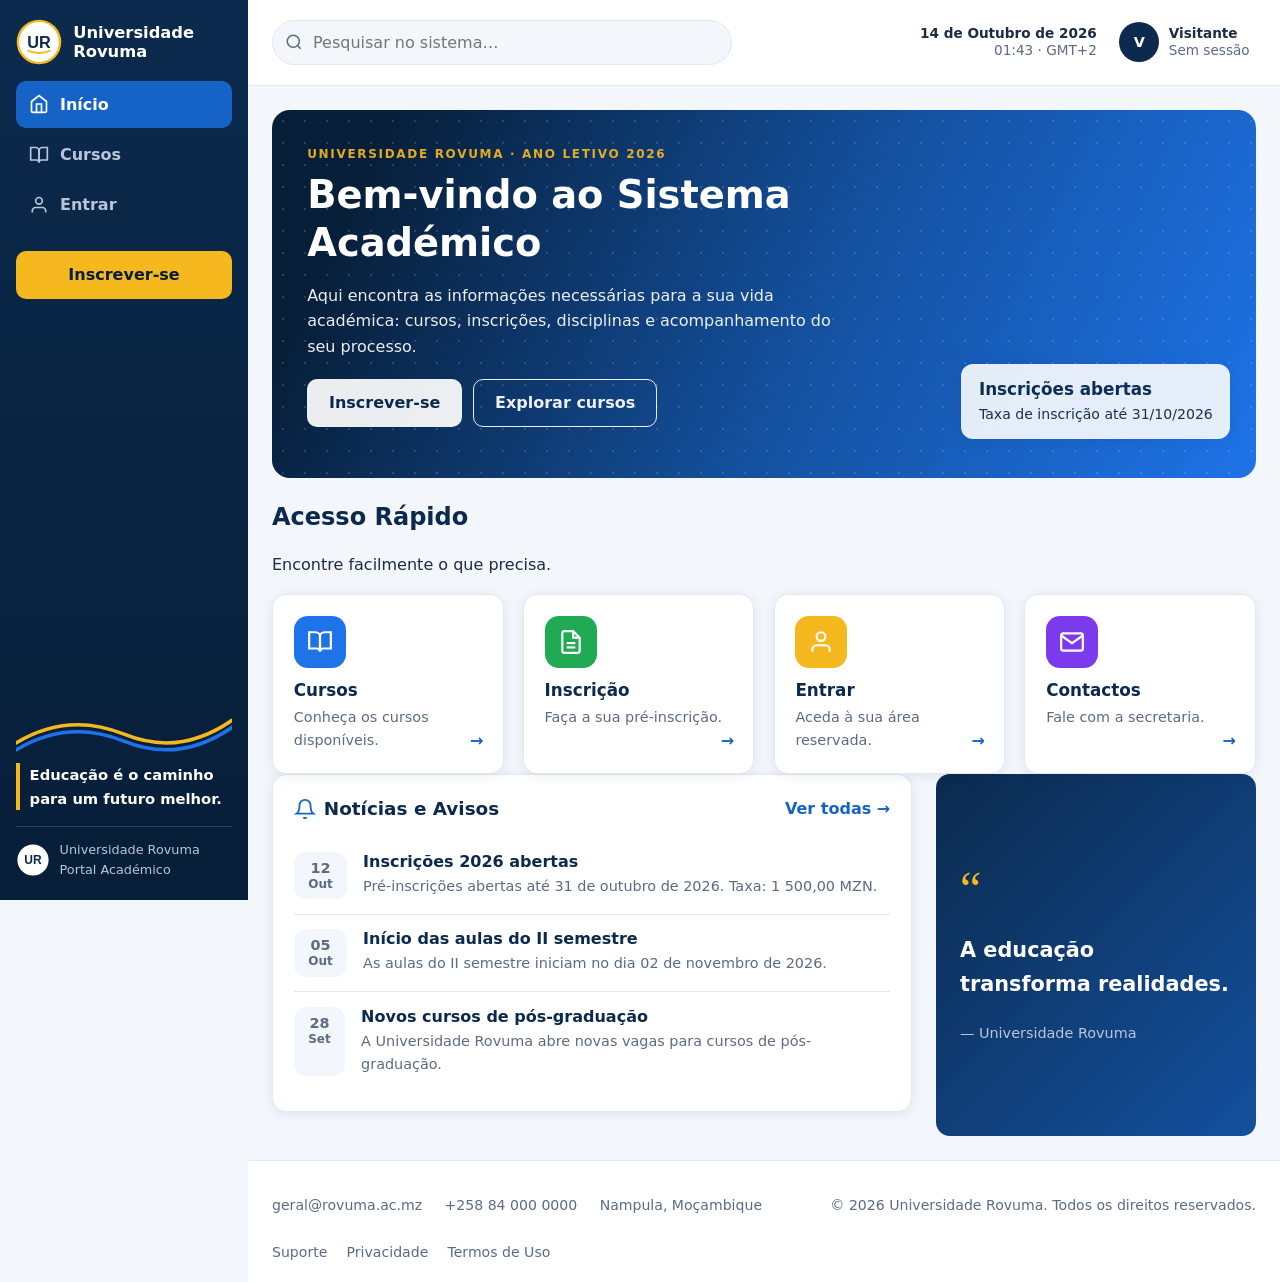
==== prototipo-sprint0/index.html @ ceeabdeb "feat(prototipo): lote 1 - index, cursos, login + CSS/JS base Co-authored-by: arena-agent <297053741+" ====
<!DOCTYPE html>
<html lang="pt-MZ">
<head>
<meta charset="utf-8">
<meta name="viewport" content="width=device-width, initial-scale=1">
<meta name="description" content="Universidade Rovuma — Sistema de Gestão Académica. Consulte cursos, inscreva-se e acompanhe o seu percurso.">
<title>Início — Universidade Rovuma</title>
<link rel="icon" href="data:image/svg+xml,%3Csvg xmlns='http://www.w3.org/2000/svg' viewBox='0 0 48 48'%3E%3Ccircle cx='24' cy='24' r='22' fill='%230b2a4d'/%3E%3Ctext x='24' y='31' text-anchor='middle' font-family='sans-serif' font-weight='800' font-size='18' fill='%23f5b81f'%3EUR%3C/text%3E%3C/svg%3E">
<link rel="stylesheet" href="css/estilos.css">
</head>
<body>
<a class="saltar" href="#conteudo">Saltar para o conteúdo</a>

<div class="layout">
  <aside class="barra-lateral" id="barra-lateral" aria-label="Barra lateral">
    <div class="marca">
      <svg class="logotipo" viewBox="0 0 48 48" aria-hidden="true"><circle cx="24" cy="24" r="22" fill="#ffffff"/><circle cx="24" cy="24" r="22" fill="none" stroke="#f5b81f" stroke-width="2.5"/><text x="24" y="30" text-anchor="middle" font-family="sans-serif" font-weight="800" font-size="17" fill="#0b2a4d">UR</text><path d="M12 33 Q24 38 36 33" stroke="#f5b81f" stroke-width="2" fill="none"/></svg>
      <p>Universidade<br>Rovuma</p>
    </div>
    <nav class="menu" aria-label="Menu principal">
      <ul>
        <li><a href="index.html" class="ativo" aria-current="page"><svg viewBox="0 0 24 24" fill="none" stroke="currentColor" stroke-width="2" aria-hidden="true"><path d="M3 9l9-7 9 7v11a2 2 0 0 1-2 2H5a2 2 0 0 1-2-2z"/><polyline points="9 22 9 12 15 12 15 22"/></svg>Início</a></li>
        <li><a href="cursos.html"><svg viewBox="0 0 24 24" fill="none" stroke="currentColor" stroke-width="2" aria-hidden="true"><path d="M2 3h6a4 4 0 0 1 4 4v14a3 3 0 0 0-3-3H2z"/><path d="M22 3h-6a4 4 0 0 0-4 4v14a3 3 0 0 1 3-3h7z"/></svg>Cursos</a></li>
        <li><a href="login.html"><svg viewBox="0 0 24 24" fill="none" stroke="currentColor" stroke-width="2" aria-hidden="true"><path d="M20 21v-2a4 4 0 0 0-4-4H8a4 4 0 0 0-4 4v2"/><circle cx="12" cy="7" r="4"/></svg>Entrar</a></li>
      </ul>
    </nav>
    <p class="barra-cta"><a class="btn btn-ouro" href="login.html">Inscrever-se</a></p>
    <div class="slogan">
      <svg class="onda" viewBox="0 0 248 56" aria-hidden="true"><path d="M0 44 Q60 8 124 34 T248 18" stroke="#f5b81f" stroke-width="4" fill="none" stroke-linecap="round"/><path d="M0 52 Q60 16 124 42 T248 26" stroke="#1e73e8" stroke-width="4" fill="none" stroke-linecap="round"/></svg>
      <p><strong>Educação é o caminho para um futuro melhor.</strong></p>
    </div>
    <div class="barra-rodape">
      <svg class="logotipo" viewBox="0 0 48 48" aria-hidden="true"><circle cx="24" cy="24" r="22" fill="#ffffff"/><text x="24" y="30" text-anchor="middle" font-family="sans-serif" font-weight="800" font-size="17" fill="#0b2a4d">UR</text></svg>
      <p>Universidade Rovuma<br>Portal Académico</p>
    </div>
  </aside>

  <div class="coluna">
    <header class="topo">
      <button class="botao-menu" id="botao-menu" type="button" aria-expanded="false" aria-controls="barra-lateral" aria-label="Abrir menu"><svg viewBox="0 0 24 24" fill="none" stroke="currentColor" stroke-width="2" aria-hidden="true"><line x1="3" y1="6" x2="21" y2="6"/><line x1="3" y1="12" x2="21" y2="12"/><line x1="3" y1="18" x2="21" y2="18"/></svg></button>
      <form class="pesquisa" id="pesquisa-topo" role="search" action="index.html">
        <label class="escondido-visualmente" for="q">Pesquisar no sistema</label>
        <svg viewBox="0 0 24 24" fill="none" stroke="currentColor" stroke-width="2" aria-hidden="true"><circle cx="11" cy="11" r="8"/><line x1="21" y1="21" x2="16.65" y2="16.65"/></svg>
        <input type="search" id="q" name="q" placeholder="Pesquisar no sistema…" autocomplete="off">
      </form>
      <p class="topo-data"><strong>14 de Outubro de 2026</strong><span id="relogio">Maputo · GMT+2</span></p>
      <details class="perfil-chip">
        <summary aria-label="Menu do visitante"><span class="avatar" aria-hidden="true">V</span><span class="quem"><strong>Visitante</strong><span>Sem sessão</span></span></summary>
        <ul class="perfil-menu">
          <li><a href="login.html">Entrar</a></li>
          <li><a href="inscricao.html">Criar conta</a></li>
        </ul>
      </details>
    </header>

    <main class="conteudo" id="conteudo">
      <section class="hero" aria-labelledby="t-hero">
        <p class="hero-etiqueta">Universidade Rovuma · Ano letivo 2026</p>
        <h1 id="t-hero">Bem-vindo ao Sistema Académico</h1>
        <p>Aqui encontra as informações necessárias para a sua vida académica: cursos, inscrições, disciplinas e acompanhamento do seu processo.</p>
        <p class="hero-acoes">
          <a class="btn btn-claro" href="login.html">Inscrever-se</a>
          <a class="btn btn-contorno-claro" href="cursos.html">Explorar cursos</a>
        </p>
        <p class="hero-flutuante"><strong>Inscrições abertas</strong>Taxa de inscrição até 31/10/2026</p>
      </section>

      <section aria-labelledby="t-rapido">
        <h2 id="t-rapido">Acesso Rápido</h2>
        <p>Encontre facilmente o que precisa.</p>
        <div class="grelha-4">
          <a class="rapido-card" href="cursos.html">
            <span class="rapido-icone icone-azul" aria-hidden="true"><svg viewBox="0 0 24 24" fill="none" stroke="currentColor" stroke-width="2"><path d="M2 3h6a4 4 0 0 1 4 4v14a3 3 0 0 0-3-3H2z"/><path d="M22 3h-6a4 4 0 0 0-4 4v14a3 3 0 0 1 3-3h7z"/></svg></span>
            <h3>Cursos</h3><p>Conheça os cursos disponíveis.</p><span class="rapido-seta" aria-hidden="true">→</span>
          </a>
          <a class="rapido-card" href="login.html">
            <span class="rapido-icone icone-verde" aria-hidden="true"><svg viewBox="0 0 24 24" fill="none" stroke="currentColor" stroke-width="2"><path d="M14 2H6a2 2 0 0 0-2 2v16a2 2 0 0 0 2 2h12a2 2 0 0 0 2-2V8z"/><polyline points="14 2 14 8 20 8"/><line x1="16" y1="13" x2="8" y2="13"/><line x1="16" y1="17" x2="8" y2="17"/></svg></span>
            <h3>Inscrição</h3><p>Faça a sua pré-inscrição.</p><span class="rapido-seta" aria-hidden="true">→</span>
          </a>
          <a class="rapido-card" href="login.html">
            <span class="rapido-icone icone-amarelo" aria-hidden="true"><svg viewBox="0 0 24 24" fill="none" stroke="currentColor" stroke-width="2"><path d="M20 21v-2a4 4 0 0 0-4-4H8a4 4 0 0 0-4 4v2"/><circle cx="12" cy="7" r="4"/></svg></span>
            <h3>Entrar</h3><p>Aceda à sua área reservada.</p><span class="rapido-seta" aria-hidden="true">→</span>
          </a>
          <a class="rapido-card" href="#contactos">
            <span class="rapido-icone icone-roxo" aria-hidden="true"><svg viewBox="0 0 24 24" fill="none" stroke="currentColor" stroke-width="2"><path d="M4 4h16c1.1 0 2 .9 2 2v12c0 1.1-.9 2-2 2H4c-1.1 0-2-.9-2-2V6c0-1.1.9-2 2-2z"/><polyline points="22,6 12,13 2,6"/></svg></span>
            <h3>Contactos</h3><p>Fale com a secretaria.</p><span class="rapido-seta" aria-hidden="true">→</span>
          </a>
        </div>
      </section>

      <div class="grelha-2-1">
        <section class="cartao" aria-labelledby="t-noticias">
          <div class="cartao-cab">
            <h2 id="t-noticias"><svg viewBox="0 0 24 24" fill="none" stroke="currentColor" stroke-width="2" aria-hidden="true"><path d="M18 8A6 6 0 0 0 6 8c0 7-3 9-3 9h18s-3-2-3-9"/><path d="M13.73 21a2 2 0 0 1-3.46 0"/></svg>Notícias e Avisos</h2>
            <a class="ligacao-seta" href="index.html">Ver todas →</a>
          </div>
          <article class="noticia">
            <p class="noticia-data">12<small>Out</small></p>
            <div><h3>Inscrições 2026 abertas</h3><p>Pré-inscrições abertas até <time datetime="2026-10-31">31 de outubro de 2026</time>. Taxa: 1 500,00 MZN.</p></div>
          </article>
          <article class="noticia">
            <p class="noticia-data">05<small>Out</small></p>
            <div><h3>Início das aulas do II semestre</h3><p>As aulas do II semestre iniciam no dia <time datetime="2026-11-02">02 de novembro de 2026</time>.</p></div>
          </article>
          <article class="noticia">
            <p class="noticia-data">28<small>Set</small></p>
            <div><h3>Novos cursos de pós-graduação</h3><p>A Universidade Rovuma abre novas vagas para cursos de pós-graduação.</p></div>
          </article>
        </section>
        <aside class="citacao" aria-label="Mensagem institucional">
          <span class="aspas" aria-hidden="true">“</span>
          <blockquote><p>A educação transforma realidades.</p></blockquote>
          <cite>— Universidade Rovuma</cite>
        </aside>
      </div>
    </main>

    <footer class="rodape" id="contactos">
      <div class="rodape-interno">
        <p class="rodape-contactos"><span>geral@rovuma.ac.mz</span><span>+258 84 000 0000</span><span>Nampula, Moçambique</span></p>
        <p>© 2026 Universidade Rovuma. Todos os direitos reservados.</p>
        <ul><li><a href="#contactos">Suporte</a></li><li><a href="#contactos">Privacidade</a></li><li><a href="#contactos">Termos de Uso</a></li></ul>
      </div>
    </footer>
  </div>
</div>

<script src="js/main.js"></script>
</body>
</html>
---- prototipo-sprint0/css/estilos.css ----
/* ==========================================================================
   Universidade Rovuma — Sistema de Gestão Académica (Protótipo Sprint 0)
   CSS3 puro: variáveis, Flexbox, Grid, media queries. Sem bibliotecas.
   ========================================================================== */

/* ---------- 0. Tokens de design (extraídos das telas de referência) ------ */
:root {
  --marinho: #0b2a4d;
  --marinho-escuro: #071e38;
  --marinho-texto: #b9c6da;
  --azul: #1663c7;            /* interativo: contraste AA em texto e botões */
  --azul-vivo: #1e73e8;       /* decorativo: ícones, gráficos, hero */
  --azul-escuro: #0f4da3;
  --azul-claro: #e8f1fd;
  --amarelo: #f5b81f;
  --amarelo-claro: #fdf0d5;
  --amarelo-texto: #8a5a00;
  --verde: #1faa53;
  --verde-claro: #e2f5e9;
  --verde-texto: #147a38;
  --vermelho: #e5484d;
  --vermelho-claro: #fde7e9;
  --vermelho-texto: #b4232a;
  --roxo: #7c3aed;
  --roxo-claro: #efe7fd;
  --fundo: #f3f6fb;
  --cartao: #ffffff;
  --texto: #1b2b48;
  --suave: #5b6b85;
  --borda: #e2e8f2;
  --raio: 14px;
  --sombra: 0 2px 12px rgba(11, 42, 77, .08);
  --barra: 248px;
}

/* ---------- 1. Base ------------------------------------------------------ */
* { box-sizing: border-box; }
html { scroll-behavior: smooth; }
body {
  margin: 0;
  font-family: "Segoe UI", system-ui, -apple-system, Roboto, "Helvetica Neue", sans-serif;
  background: var(--fundo);
  color: var(--texto);
  line-height: 1.6;
}
h1, h2, h3, h4 { line-height: 1.25; color: var(--marinho); }
a { color: var(--azul); }
img, svg { vertical-align: middle; }
.escondido-visualmente {
  position: absolute; width: 1px; height: 1px;
  overflow: hidden; clip: rect(0 0 0 0); white-space: nowrap;
}
.saltar {
  position: absolute; left: -9999px; top: 0; z-index: 200;
  background: var(--marinho); color: #fff; padding: .6rem 1rem; border-radius: 0 0 8px 0;
}
.saltar:focus { left: 0; }
a:focus-visible, button:focus-visible, input:focus-visible,
select:focus-visible, textarea:focus-visible, summary:focus-visible {
  outline: 3px solid var(--azul); outline-offset: 2px;
}

/* ---------- 2. Layout geral ---------------------------------------------- */
.layout { display: grid; grid-template-columns: var(--barra) 1fr; min-height: 100vh; }
.coluna { display: flex; flex-direction: column; min-width: 0; }
.conteudo { padding: 1.5rem; max-width: 1200px; width: 100%; margin: 0 auto; flex: 1; }
.conteudo-estreito { max-width: 860px; }

/* ---------- 3. Barra lateral --------------------------------------------- */
.barra-lateral {
  background: linear-gradient(180deg, var(--marinho), var(--marinho-escuro));
  color: #fff; padding: 1.2rem 1rem;
  position: sticky; top: 0; height: 100vh;
  display: flex; flex-direction: column; gap: 1rem; overflow-y: auto;
}
.marca { display: flex; align-items: center; gap: .7rem; }
.marca .logotipo { width: 46px; height: 46px; flex: none; }
.marca p { margin: 0; font-weight: 800; font-size: 1.02rem; line-height: 1.2; }
.menu ul { list-style: none; margin: 0; padding: 0; display: grid; gap: .25rem; }
.menu a {
  display: flex; align-items: center; gap: .7rem;
  color: var(--marinho-texto); text-decoration: none;
  padding: .65rem .8rem; border-radius: 10px; font-weight: 600;
}
.menu a svg { width: 20px; height: 20px; flex: none; }
.menu a:hover { background: rgba(255, 255, 255, .08); color: #fff; }
.menu a.ativo { background: var(--azul); color: #fff; }
.menu .distintivo {
  margin-left: auto; background: var(--vermelho); color: #fff;
  font-size: .72rem; font-weight: 800; border-radius: 999px; padding: .1rem .5rem;
}
.barra-cta { margin-top: .4rem; }
.slogan { margin-top: auto; color: #fff; }
.slogan .onda { width: 100%; height: 56px; display: block; }
.slogan p { font-size: .92rem; margin: .4rem 0 0; }
.slogan strong { display: block; border-left: 4px solid var(--amarelo); padding-left: .6rem; }
.barra-rodape {
  display: flex; align-items: center; gap: .6rem;
  border-top: 1px solid rgba(255, 255, 255, .15); padding-top: .8rem;
  font-size: .8rem; color: var(--marinho-texto);
}
.barra-rodape .logotipo { width: 34px; height: 34px; }
.barra-rodape p { margin: 0; }

/* ---------- 4. Topo ------------------------------------------------------ */
.topo {
  background: var(--cartao); border-bottom: 1px solid var(--borda);
  display: flex; align-items: center; gap: 1rem;
  padding: .7rem 1.5rem; position: sticky; top: 0; z-index: 50;
}
.botao-menu {
  display: none; background: none; border: 1px solid var(--borda);
  border-radius: 10px; padding: .5rem; cursor: pointer; color: var(--texto);
}
.botao-menu svg { width: 22px; height: 22px; display: block; }
.pesquisa { flex: 1; max-width: 460px; position: relative; }
.pesquisa svg { position: absolute; left: .8rem; top: 50%; transform: translateY(-50%); width: 18px; height: 18px; color: var(--suave); }
.pesquisa input {
  width: 100%; border: 1px solid var(--borda); background: var(--fundo);
  border-radius: 999px; padding: .55rem 1rem .55rem 2.5rem; font: inherit;
}
.topo-data { margin-left: auto; text-align: right; font-size: .85rem; color: var(--suave); line-height: 1.3; }
.topo-data strong { display: block; color: var(--texto); }
.sino {
  position: relative; background: none; border: 0; cursor: pointer;
  color: var(--texto); padding: .5rem; border-radius: 10px;
}
.sino svg { width: 22px; height: 22px; display: block; }
.sino .ponto {
  position: absolute; top: .2rem; right: .2rem;
  background: var(--vermelho); color: #fff; font-size: .65rem; font-weight: 800;
  min-width: 18px; height: 18px; border-radius: 999px;
  display: flex; align-items: center; justify-content: center;
}
.perfil-chip { position: relative; }
.perfil-chip summary {
  list-style: none; cursor: pointer; display: flex; align-items: center; gap: .6rem;
  border-radius: 12px; padding: .25rem .4rem;
}
.perfil-chip summary::-webkit-details-marker { display: none; }
.avatar {
  width: 40px; height: 40px; border-radius: 50%; flex: none;
  background: var(--marinho); color: #fff;
  display: flex; align-items: center; justify-content: center;
  font-weight: 800; font-size: .9rem;
}
.perfil-chip .quem { font-size: .85rem; line-height: 1.25; }
.perfil-chip .quem strong { display: block; }
.perfil-chip .quem span { color: var(--suave); }
.perfil-menu {
  position: absolute; right: 0; top: calc(100% + .4rem); z-index: 60;
  background: #fff; border: 1px solid var(--borda); border-radius: 12px;
  box-shadow: var(--sombra); min-width: 200px; padding: .4rem; margin: 0; list-style: none;
}
.perfil-menu a { display: block; padding: .55rem .8rem; border-radius: 8px; text-decoration: none; color: var(--texto); }
.perfil-menu a:hover { background: var(--fundo); }

/* ---------- 5. Hero (banner) --------------------------------------------- */
.hero {
  position: relative; overflow: hidden; color: #fff;
  background: linear-gradient(115deg, var(--marinho-escuro) 10%, #14509e 55%, var(--azul-vivo) 100%);
  border-radius: 18px; padding: 2.2rem; margin-bottom: 1.5rem;
}
.hero::before {
  content: ""; position: absolute; inset: 0;
  background-image: radial-gradient(rgba(255, 255, 255, .14) 1.5px, transparent 1.5px);
  background-size: 22px 22px;
}
.hero > * { position: relative; }
.hero-etiqueta {
  text-transform: uppercase; letter-spacing: .14em; font-size: .75rem;
  font-weight: 800; color: var(--amarelo); margin: 0 0 .4rem;
}
.hero h1, .hero h2 { color: #fff; font-size: clamp(1.6rem, 4vw, 2.4rem); margin: 0 0 .6rem; max-width: 22ch; }
.hero p { max-width: 52ch; opacity: .92; }
.hero-acoes { display: flex; flex-wrap: wrap; gap: .7rem; margin-top: 1.2rem; }
.hero-flutuante {
  position: absolute; right: 1.6rem; bottom: 1.6rem;
  background: rgba(255, 255, 255, .96); color: var(--texto);
  border-radius: 12px; padding: .8rem 1.1rem; font-size: .88rem;
  box-shadow: var(--sombra); max-width: 240px;
}
.hero-flutuante strong { display: block; color: var(--marinho); font-size: 1.05rem; }

/* ---------- 6. Cartões e grelhas ------------------------------------------ */
.cartao {
  background: var(--cartao); border: 1px solid var(--borda);
  border-radius: var(--raio); box-shadow: var(--sombra); padding: 1.3rem;
}
.cartao + .cartao, section.cartao { margin-bottom: 1.5rem; }
.cartao-cab { display: flex; align-items: center; justify-content: space-between; gap: 1rem; margin-bottom: 1rem; }
.cartao-cab h2, .cartao-cab h3 { margin: 0; font-size: 1.15rem; display: flex; align-items: center; gap: .5rem; }
.cartao-cab h2 svg, .cartao-cab h3 svg { width: 22px; height: 22px; color: var(--azul); }
.ligacao-seta { font-weight: 700; text-decoration: none; white-space: nowrap; }
.ligacao-seta:hover { text-decoration: underline; }
.grelha-2 { display: grid; grid-template-columns: 1fr 1fr; gap: 1.5rem; }
.grelha-3 { display: grid; grid-template-columns: repeat(3, 1fr); gap: 1.5rem; }
.grelha-4 { display: grid; grid-template-columns: repeat(4, 1fr); gap: 1.2rem; }
.grelha-2-1 { display: grid; grid-template-columns: 2fr 1fr; gap: 1.5rem; }

/* ---------- 7. Indicadores ------------------------------------------------ */
.stats { display: grid; grid-template-columns: repeat(4, 1fr); gap: 1.2rem; margin-bottom: 1.5rem; }
.stat {
  background: var(--cartao); border: 1px solid var(--borda); border-radius: var(--raio);
  box-shadow: var(--sombra); padding: 1.1rem; display: grid;
  grid-template-columns: auto 1fr; gap: .2rem .9rem; align-items: center;
}
.stat-icone {
  grid-row: span 3; width: 52px; height: 52px; border-radius: 14px;
  display: flex; align-items: center; justify-content: center; color: #fff;
}
.stat-icone svg { width: 26px; height: 26px; }
.icone-azul { background: var(--azul-vivo); } .icone-verde { background: var(--verde); }
.icone-amarelo { background: var(--amarelo); } .icone-vermelho { background: var(--vermelho); }
.icone-roxo { background: var(--roxo); }
.stat h3 { font-size: .85rem; margin: 0; color: var(--suave); font-weight: 600; }
.stat .numero { font-size: 1.7rem; font-weight: 800; color: var(--marinho); margin: 0; }
.stat .delta { font-size: .78rem; margin: 0; color: var(--suave); }
.delta-subir { color: var(--verde-texto); font-weight: 700; }
.delta-descer { color: var(--vermelho-texto); font-weight: 700; }

/* ---------- 8. Tabelas + estados ------------------------------------------ */
.tabela { overflow-x: auto; border: 1px solid var(--borda); border-radius: 12px; }
table { width: 100%; border-collapse: collapse; font-size: .92rem; background: #fff; }
caption { text-align: left; font-weight: 700; color: var(--marinho); padding: .7rem 1rem; }
thead th {
  background: #f1f5fb; color: var(--suave); text-transform: uppercase;
  font-size: .75rem; letter-spacing: .05em; text-align: left;
  padding: .7rem 1rem; border-bottom: 1px solid var(--borda); white-space: nowrap;
}
tbody td, tbody th { padding: .7rem 1rem; border-bottom: 1px solid var(--borda); text-align: left; }
tbody tr:last-child td, tbody tr:last-child th { border-bottom: 0; }
tbody tr:hover td, tbody tr:hover th { background: #f8fbff; }
.pill {
  display: inline-block; font-size: .78rem; font-weight: 700;
  border-radius: 999px; padding: .2rem .75rem; white-space: nowrap;
}
.pill-pendente { background: var(--amarelo-claro); color: var(--amarelo-texto); }
.pill-aprovada { background: var(--verde-claro); color: var(--verde-texto); }
.pill-rejeitada { background: var(--vermelho-claro); color: var(--vermelho-texto); }
.pill-espera { background: var(--azul-claro); color: var(--azul-escuro); }
.pill-neutra { background: #eef2f7; color: var(--suave); }
.acao-icon {
  background: var(--azul-claro); border: 0; border-radius: 10px; cursor: pointer;
  padding: .45rem; color: var(--azul-escuro); text-decoration: none; display: inline-block;
}
.acao-icon svg { width: 18px; height: 18px; display: block; }

/* ---------- 9. Formulários + botões ---------------------------------------- */
.formulario { max-width: 680px; }
.campo { margin-bottom: 1rem; }
.campo label, .campo legend { display: block; font-weight: 700; margin-bottom: .35rem; }
.obrigatorio { color: var(--vermelho-texto); }
input, select, textarea {
  width: 100%; padding: .65rem .8rem; font: inherit; color: var(--texto);
  border: 1.5px solid var(--borda); border-radius: 10px; background: #fff;
}
input:focus, select:focus, textarea:focus {
  border-color: var(--azul); outline: 3px solid rgba(22, 99, 199, .18);
}
.dica { font-size: .85rem; color: var(--suave); margin: .3rem 0 0; }
fieldset {
  border: 1.5px solid var(--borda); border-radius: 12px;
  padding: 1rem 1.2rem; margin: 0 0 1.2rem;
}
legend { font-weight: 800; padding: 0 .4rem; color: var(--marinho); }
.opcoes { display: grid; gap: .6rem; }
.opcao {
  display: flex; align-items: flex-start; gap: .7rem;
  border: 1.5px solid var(--borda); border-radius: 12px; padding: .8rem 1rem; cursor: pointer;
}
.opcao:hover { border-color: var(--azul); }
.opcao input { width: 1.2rem; height: 1.2rem; margin-top: .2rem; flex: none; accent-color: var(--azul); }
.opcao strong { display: block; }
.opcao small { color: var(--suave); }
.termos { display: flex; gap: .7rem; align-items: flex-start; }
.termos input { width: 1.2rem; height: 1.2rem; margin-top: .2rem; flex: none; accent-color: var(--azul); }
.btn {
  display: inline-flex; align-items: center; justify-content: center; gap: .5rem;
  border-radius: 10px; padding: .65rem 1.3rem; font: inherit; font-weight: 700;
  cursor: pointer; text-decoration: none; border: 1.5px solid transparent;
}
.btn svg { width: 18px; height: 18px; }
.btn-primario { background: var(--azul); color: #fff; }
.btn-primario:hover { background: var(--azul-escuro); }
.btn-secundario { background: #fff; color: var(--azul-escuro); border-color: var(--azul); }
.btn-secundario:hover { background: var(--azul-claro); }
.btn-ouro { background: var(--amarelo); color: var(--marinho-escuro); width: 100%; }
.btn-ouro:hover { filter: brightness(.95); }
.btn-perigo { background: var(--vermelho); color: #fff; }
.btn-claro { background: #fff; color: var(--marinho); }
.btn-contorno-claro { border-color: #fff; color: #fff; }
.btn-bloco { width: 100%; }
.acoes-form { display: flex; flex-wrap: wrap; gap: .7rem; margin-top: 1.2rem; }
.resumo-erros {
  background: var(--vermelho-claro); border: 1.5px solid var(--vermelho);
  border-radius: 12px; padding: 1rem 1.2rem; margin-bottom: 1.2rem;
}
.resumo-erros h2 { font-size: 1rem; margin: 0 0 .5rem; color: var(--vermelho-texto); }
.resumo-erros ul { margin: 0; padding-left: 1.2rem; }
.erro { color: var(--vermelho-texto); font-size: .88rem; margin: .3rem 0 0; }
.campo-erro input, .campo-erro select, .campo-erro textarea { border-color: var(--vermelho); }
.aviso {
  border-radius: 12px; padding: .9rem 1.1rem; margin-bottom: 1.2rem;
  background: var(--azul-claro); border: 1px solid var(--azul-vivo);
}
.aviso-sucesso { background: var(--verde-claro); border-color: var(--verde); }
.aviso-erro { background: var(--vermelho-claro); border-color: var(--vermelho); }
dialog { border: 1px solid var(--borda); border-radius: 14px; padding: 1.5rem; max-width: 420px; }
dialog::backdrop { background: rgba(11, 42, 77, .5); }

/* ---------- 10. Acesso rápido ---------------------------------------------- */
.rapido-card {
  background: var(--cartao); border: 1px solid var(--borda); border-radius: var(--raio);
  box-shadow: var(--sombra); padding: 1.3rem; text-decoration: none; color: var(--texto);
  display: block; position: relative;
}
.rapido-card:hover { border-color: var(--azul); }
.rapido-icone {
  width: 52px; height: 52px; border-radius: 14px; color: #fff;
  display: flex; align-items: center; justify-content: center; margin-bottom: .8rem;
}
.rapido-icone svg { width: 26px; height: 26px; }
.rapido-card h3 { margin: 0 0 .3rem; font-size: 1.05rem; }
.rapido-card p { margin: 0; color: var(--suave); font-size: .9rem; }
.rapido-seta { position: absolute; right: 1.2rem; bottom: 1.2rem; color: var(--azul); font-weight: 800; }

/* ---------- 11. Notícias + citação ------------------------------------------ */
.noticia { display: grid; grid-template-columns: auto 1fr; gap: 1rem; padding: .9rem 0; border-bottom: 1px solid var(--borda); }
.noticia:last-child { border-bottom: 0; }
.noticia-data {
  background: var(--fundo); border-radius: 12px; text-align: center;
  padding: .5rem .9rem; font-weight: 800; color: var(--marinho); line-height: 1.2;
}
.noticia-data small { display: block; font-weight: 600; color: var(--suave); }
.noticia h3 { margin: 0 0 .2rem; font-size: 1rem; }
.noticia p { margin: 0; color: var(--suave); font-size: .9rem; }
.citacao {
  background: linear-gradient(135deg, var(--marinho), #14509e);
  color: #fff; border-radius: var(--raio); padding: 2rem 1.5rem;
  display: flex; flex-direction: column; justify-content: center; height: 100%;
}
.citacao .aspas { font-size: 3rem; color: var(--amarelo); line-height: 1; font-family: Georgia, serif; }
.citacao blockquote { margin: 0; font-size: 1.3rem; font-weight: 700; }
.citacao cite { font-style: normal; color: var(--marinho-texto); font-size: .9rem; }

/* ---------- 12. Gráficos (CSS puro) ------------------------------------------ */
.donut-wrap { display: flex; align-items: center; gap: 1.5rem; flex-wrap: wrap; }
.donut {
  width: 180px; height: 180px; border-radius: 50%; flex: none; position: relative;
  background: conic-gradient(var(--verde) 0 75%, var(--amarelo) 0 92%, var(--vermelho) 0 100%);
}
.donut::after { content: ""; position: absolute; inset: 24%; background: #fff; border-radius: 50%; }
.donut-centro { position: absolute; inset: 0; display: flex; flex-direction: column; align-items: center; justify-content: center; z-index: 1; }
.donut-centro strong { font-size: 1.6rem; color: var(--marinho); }
.donut-centro small { color: var(--suave); }
.legenda-graf { list-style: none; margin: 0; padding: 0; display: grid; gap: .5rem; }
.legenda-graf li { display: flex; align-items: center; gap: .6rem; font-size: .9rem; }
.ponto-cor { width: 14px; height: 14px; border-radius: 50%; flex: none; }
.barras { display: flex; align-items: flex-end; gap: 1rem; height: 190px; padding-top: 1.5rem; }
.barra-grupo { flex: 1; display: flex; flex-direction: column; align-items: center; gap: .4rem; height: 100%; justify-content: flex-end; }
.barra-valor { font-size: .78rem; font-weight: 800; color: var(--marinho); }
.barra { width: 100%; max-width: 56px; background: linear-gradient(180deg, var(--azul-vivo), var(--azul-escuro)); border-radius: 8px 8px 0 0; min-height: 8px; }
.barra-nome { font-size: .72rem; color: var(--suave); text-align: center; }

/* ---------- 13. Notificações + ações admin ------------------------------------ */
.notifs { list-style: none; margin: 0; padding: 0; display: grid; }
.notifs li { display: grid; grid-template-columns: auto 1fr auto; gap: .8rem; align-items: center; padding: .7rem 0; border-bottom: 1px solid var(--borda); }
.notifs li:last-child { border-bottom: 0; }
.notifs p { margin: 0; font-size: .9rem; }
.notifs small { color: var(--suave); }
.notif-icone { width: 38px; height: 38px; border-radius: 50%; display: flex; align-items: center; justify-content: center; color: #fff; }
.notif-icone svg { width: 18px; height: 18px; }

/* ---------- 14. Dados do estudante / cursos ----------------------------------- */
.dados-lista { margin: 0; }
.dados-lista div { display: grid; grid-template-columns: 180px 1fr; gap: 1rem; padding: .55rem 0; border-bottom: 1px solid var(--borda); }
.dados-lista div:last-child { border-bottom: 0; }
.dados-lista dt { color: var(--suave); }
.dados-lista dd { margin: 0; font-weight: 600; }
.curso-card { display: flex; flex-direction: column; }
.curso-card .rapido-icone { margin-bottom: .6rem; }
.curso-meta { list-style: none; margin: .8rem 0; padding: 0; display: grid; gap: .3rem; font-size: .9rem; color: var(--suave); }
.curso-meta strong { color: var(--texto); }

/* ---------- 15. Login -------------------------------------------------------- */
.login-grelha { display: grid; grid-template-columns: 1.2fr 1fr; gap: 1.5rem; align-items: start; }
.contas-demo td, .contas-demo th { font-size: .85rem; }
.contas-demo code { background: var(--fundo); padding: .1rem .35rem; border-radius: 4px; font-size: .8em; }

/* ---------- 16. Rodapé -------------------------------------------------------- */
.rodape { border-top: 1px solid var(--borda); background: var(--cartao); padding: 1.2rem 1.5rem; font-size: .88rem; color: var(--suave); }
.rodape-interno { max-width: 1200px; margin: 0 auto; display: flex; flex-wrap: wrap; gap: .6rem 2rem; align-items: center; justify-content: space-between; }
.rodape-contactos { display: flex; flex-wrap: wrap; gap: .4rem 1.4rem; }
.rodape ul { list-style: none; display: flex; gap: 1.2rem; margin: 0; padding: 0; }
.rodape a { color: var(--suave); text-decoration: none; }
.rodape a:hover { color: var(--azul); text-decoration: underline; }

/* ---------- 17. Responsivo ----------------------------------------------------- */
@media (max-width: 1100px) {
  .stats, .grelha-4 { grid-template-columns: repeat(2, 1fr); }
  .grelha-3, .grelha-2-1 { grid-template-columns: 1fr 1fr; }
  .topo-data { display: none; }
}
@media (max-width: 1024px) {
  .layout { grid-template-columns: 1fr; }
  .barra-lateral {
    position: fixed; left: 0; top: 0; bottom: 0; width: min(300px, 85vw); z-index: 100;
    transform: translateX(-105%); transition: transform .25s ease; height: 100dvh;
  }
  body.menu-aberto .barra-lateral { transform: translateX(0); }
  .botao-menu { display: block; }
  body.menu-aberto::after {
    content: ""; position: fixed; inset: 0; z-index: 90; background: rgba(11, 42, 77, .5);
  }
}
@media (max-width: 760px) {
  .grelha-2, .grelha-3, .grelha-2-1, .login-grelha { grid-template-columns: 1fr; }
  .hero { padding: 1.6rem; }
  .hero-flutuante { display: none; }
  .perfil-chip .quem { display: none; }
  .conteudo { padding: 1rem; }
  .dados-lista div { grid-template-columns: 1fr; gap: 0; }
}
@media (max-width: 600px) {
  .stats, .grelha-4 { grid-template-columns: 1fr; }
  /* Tabelas passam a cartões */
  .tabela table, .tabela tbody, .tabela tr, .tabela td { display: block; width: 100%; }
  .tabela thead { position: absolute; left: -9999px; }
  .tabela { border: 0; overflow: visible; background: none; }
  .tabela tr { border: 1px solid var(--borda); border-radius: 12px; margin-bottom: .8rem; background: #fff; }
  .tabela td { border: 0; border-bottom: 1px solid var(--borda); display: flex; justify-content: space-between; align-items: center; gap: 1rem; text-align: right; }
  .tabela td:last-child { border-bottom: 0; }
  .tabela td::before { content: attr(data-th); font-weight: 700; color: var(--suave); text-align: left; }
}
@media (prefers-reduced-motion: reduce) {
  html { scroll-behavior: auto; }
  * { transition: none !important; }
}
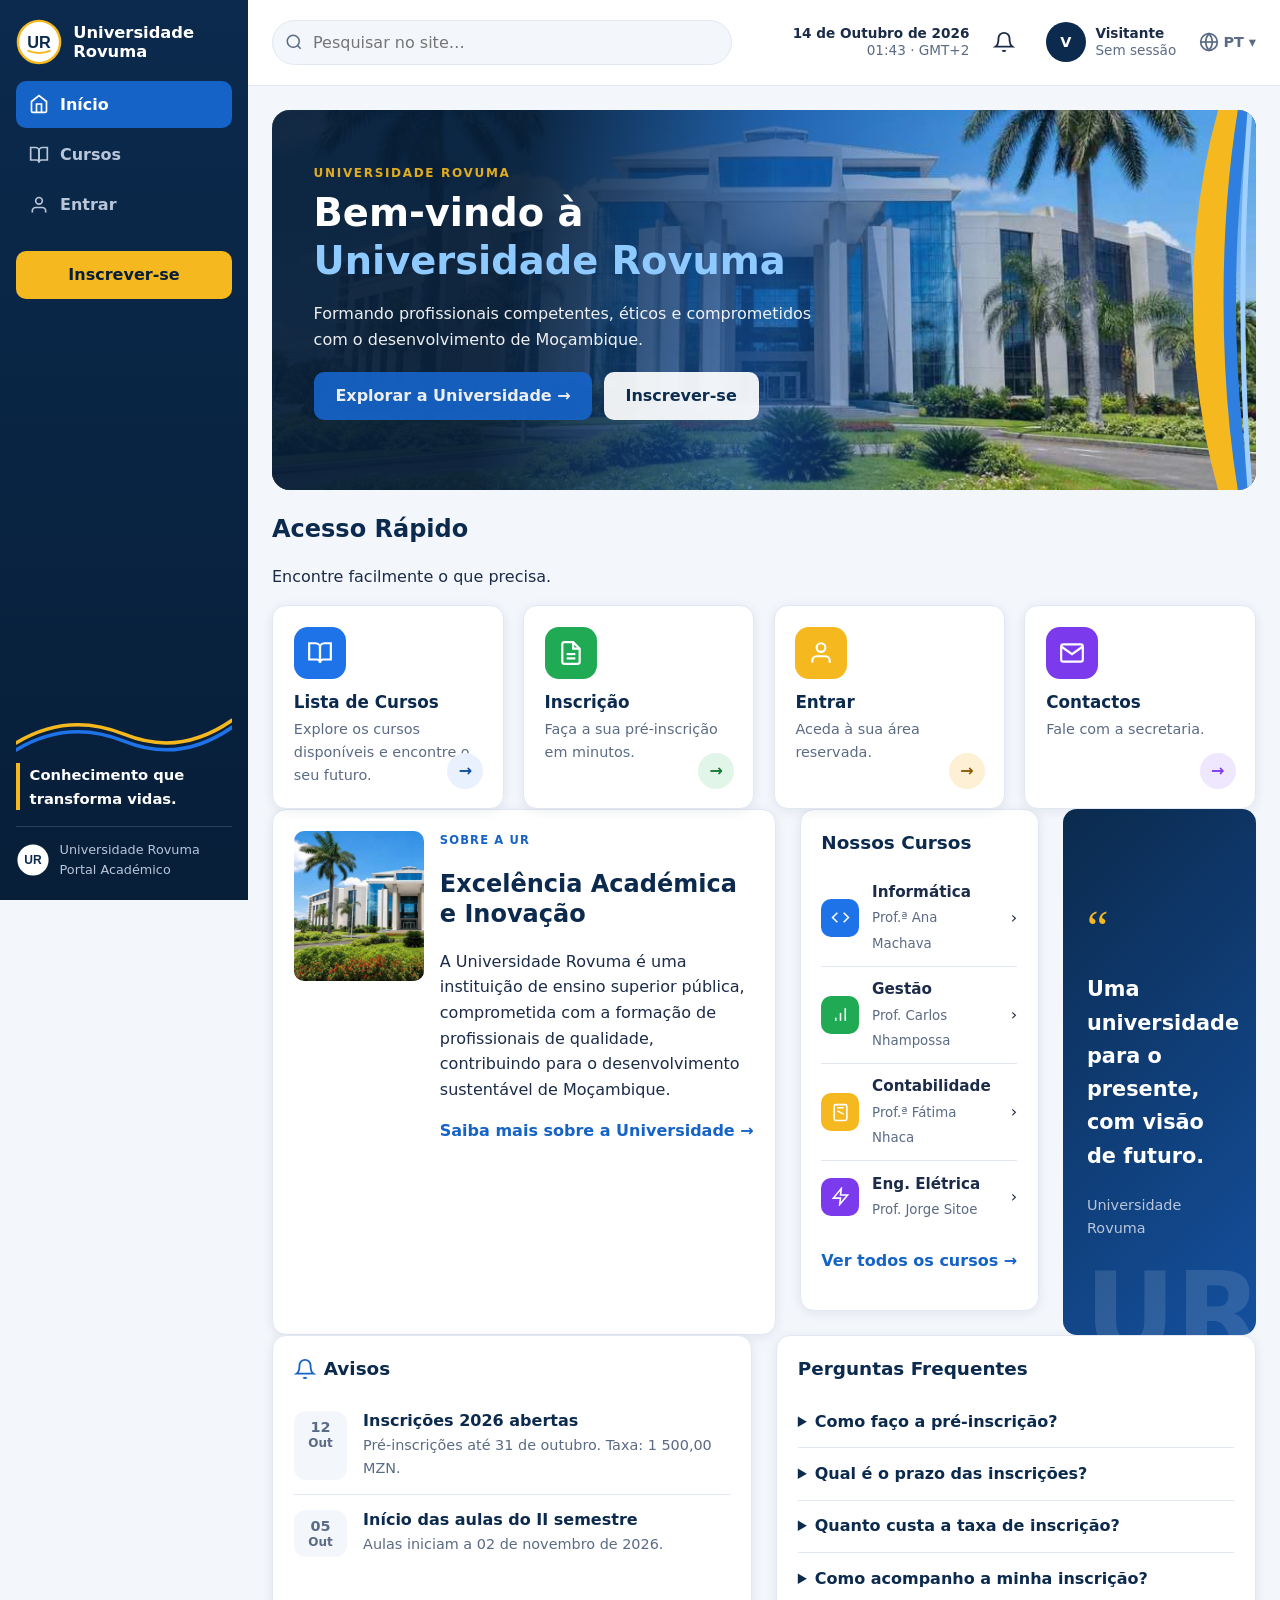
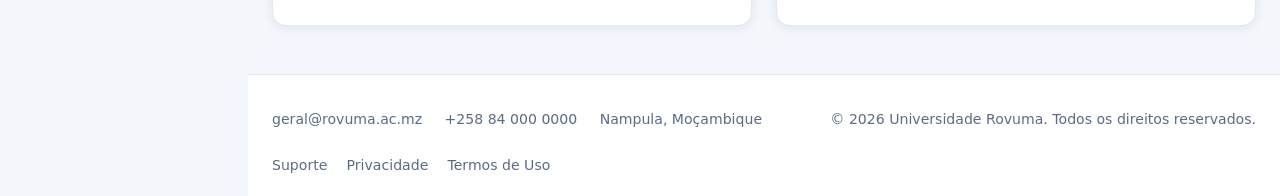
==== commit 5e058022: "feat(prototipo): inicial como a tela de referencia (hero com foto, acesso rapido, sobre, cursos, FAQ" ====
--- a/prototipo-sprint0/index.html
+++ b/prototipo-sprint0/index.html
@@ -20,14 +20,14 @@
     <nav class="menu" aria-label="Menu principal">
       <ul>
         <li><a href="index.html" class="ativo" aria-current="page"><svg viewBox="0 0 24 24" fill="none" stroke="currentColor" stroke-width="2" aria-hidden="true"><path d="M3 9l9-7 9 7v11a2 2 0 0 1-2 2H5a2 2 0 0 1-2-2z"/><polyline points="9 22 9 12 15 12 15 22"/></svg>Início</a></li>
-        <li><a href="cursos.html"><svg viewBox="0 0 24 24" fill="none" stroke="currentColor" stroke-width="2" aria-hidden="true"><path d="M2 3h6a4 4 0 0 1 4 4v14a3 3 0 0 0-3-3H2z"/><path d="M22 3h-6a4 4 0 0 0-4 4v14a3 3 0 0 1 3-3h7z"/></svg>Cursos</a></li>
-        <li><a href="login.html"><svg viewBox="0 0 24 24" fill="none" stroke="currentColor" stroke-width="2" aria-hidden="true"><path d="M20 21v-2a4 4 0 0 0-4-4H8a4 4 0 0 0-4 4v2"/><circle cx="12" cy="7" r="4"/></svg>Entrar</a></li>
+        <li><a href="paginas/cursos.html"><svg viewBox="0 0 24 24" fill="none" stroke="currentColor" stroke-width="2" aria-hidden="true"><path d="M2 3h6a4 4 0 0 1 4 4v14a3 3 0 0 0-3-3H2z"/><path d="M22 3h-6a4 4 0 0 0-4 4v14a3 3 0 0 1 3-3h7z"/></svg>Cursos</a></li>
+        <li><a href="paginas/login.html"><svg viewBox="0 0 24 24" fill="none" stroke="currentColor" stroke-width="2" aria-hidden="true"><path d="M20 21v-2a4 4 0 0 0-4-4H8a4 4 0 0 0-4 4v2"/><circle cx="12" cy="7" r="4"/></svg>Entrar</a></li>
       </ul>
     </nav>
-    <p class="barra-cta"><a class="btn btn-ouro" href="login.html">Inscrever-se</a></p>
+    <p class="barra-cta"><a class="btn btn-ouro" href="paginas/login.html">Inscrever-se</a></p>
     <div class="slogan">
       <svg class="onda" viewBox="0 0 248 56" aria-hidden="true"><path d="M0 44 Q60 8 124 34 T248 18" stroke="#f5b81f" stroke-width="4" fill="none" stroke-linecap="round"/><path d="M0 52 Q60 16 124 42 T248 26" stroke="#1e73e8" stroke-width="4" fill="none" stroke-linecap="round"/></svg>
-      <p><strong>Educação é o caminho para um futuro melhor.</strong></p>
+      <p><strong>Conhecimento que transforma vidas.</strong></p>
     </div>
     <div class="barra-rodape">
       <svg class="logotipo" viewBox="0 0 48 48" aria-hidden="true"><circle cx="24" cy="24" r="22" fill="#ffffff"/><text x="24" y="30" text-anchor="middle" font-family="sans-serif" font-weight="800" font-size="17" fill="#0b2a4d">UR</text></svg>
@@ -39,79 +39,128 @@
     <header class="topo">
       <button class="botao-menu" id="botao-menu" type="button" aria-expanded="false" aria-controls="barra-lateral" aria-label="Abrir menu"><svg viewBox="0 0 24 24" fill="none" stroke="currentColor" stroke-width="2" aria-hidden="true"><line x1="3" y1="6" x2="21" y2="6"/><line x1="3" y1="12" x2="21" y2="12"/><line x1="3" y1="18" x2="21" y2="18"/></svg></button>
       <form class="pesquisa" id="pesquisa-topo" role="search" action="index.html">
-        <label class="escondido-visualmente" for="q">Pesquisar no sistema</label>
+        <label class="escondido-visualmente" for="q">Pesquisar no site</label>
         <svg viewBox="0 0 24 24" fill="none" stroke="currentColor" stroke-width="2" aria-hidden="true"><circle cx="11" cy="11" r="8"/><line x1="21" y1="21" x2="16.65" y2="16.65"/></svg>
-        <input type="search" id="q" name="q" placeholder="Pesquisar no sistema…" autocomplete="off">
+        <input type="search" id="q" name="q" placeholder="Pesquisar no site…" autocomplete="off">
       </form>
       <p class="topo-data"><strong>14 de Outubro de 2026</strong><span id="relogio">Maputo · GMT+2</span></p>
+      <a class="sino" href="#avisos" aria-label="Ver avisos"><svg viewBox="0 0 24 24" fill="none" stroke="currentColor" stroke-width="2" aria-hidden="true"><path d="M18 8A6 6 0 0 0 6 8c0 7-3 9-3 9h18s-3-2-3-9"/><path d="M13.73 21a2 2 0 0 1-3.46 0"/></svg></a>
       <details class="perfil-chip">
         <summary aria-label="Menu do visitante"><span class="avatar" aria-hidden="true">V</span><span class="quem"><strong>Visitante</strong><span>Sem sessão</span></span></summary>
         <ul class="perfil-menu">
-          <li><a href="login.html">Entrar</a></li>
-          <li><a href="inscricao.html">Criar conta</a></li>
+          <li><a href="paginas/login.html">Entrar</a></li>
+          <li><a href="paginas/inscricao.html">Criar conta</a></li>
         </ul>
       </details>
+      <p class="idioma" aria-hidden="true"><svg viewBox="0 0 24 24" fill="none" stroke="currentColor" stroke-width="2"><circle cx="12" cy="12" r="10"/><line x1="2" y1="12" x2="22" y2="12"/><path d="M12 2a15.3 15.3 0 0 1 4 10 15.3 15.3 0 0 1-4 10 15.3 15.3 0 0 1-4-10 15.3 15.3 0 0 1 4-10z"/></svg>PT ▾</p>
     </header>
 
     <main class="conteudo" id="conteudo">
-      <section class="hero" aria-labelledby="t-hero">
-        <p class="hero-etiqueta">Universidade Rovuma · Ano letivo 2026</p>
-        <h1 id="t-hero">Bem-vindo ao Sistema Académico</h1>
-        <p>Aqui encontra as informações necessárias para a sua vida académica: cursos, inscrições, disciplinas e acompanhamento do seu processo.</p>
-        <p class="hero-acoes">
-          <a class="btn btn-claro" href="login.html">Inscrever-se</a>
-          <a class="btn btn-contorno-claro" href="cursos.html">Explorar cursos</a>
-        </p>
-        <p class="hero-flutuante"><strong>Inscrições abertas</strong>Taxa de inscrição até 31/10/2026</p>
+      <section class="hero hero-foto" aria-labelledby="t-hero">
+        <img class="hero-img" src="img/campus.jpg" alt="" aria-hidden="true">
+        <div class="hero-grad" aria-hidden="true"></div>
+        <svg class="hero-curva" viewBox="0 0 120 400" preserveAspectRatio="xMaxYMid slice" aria-hidden="true"><path d="M120 0 C70 120 70 280 120 400" stroke="#f5b81f" stroke-width="26" fill="none"/><path d="M120 0 C92 120 92 280 120 400" stroke="#2f7fe0" stroke-width="10" fill="none"/><path d="M120 0 C106 120 106 280 120 400" stroke="#9fd0ff" stroke-width="4" fill="none"/></svg>
+        <div class="hero-texto">
+          <p class="hero-etiqueta">Universidade Rovuma</p>
+          <h1 id="t-hero">Bem-vindo à <span>Universidade Rovuma</span></h1>
+          <p>Formando profissionais competentes, éticos e comprometidos com o desenvolvimento de Moçambique.</p>
+          <p class="hero-acoes">
+            <a class="btn btn-primario" href="#sobre">Explorar a Universidade →</a>
+            <a class="btn btn-claro" href="paginas/login.html">Inscrever-se</a>
+          </p>
+        </div>
       </section>
 
       <section aria-labelledby="t-rapido">
         <h2 id="t-rapido">Acesso Rápido</h2>
         <p>Encontre facilmente o que precisa.</p>
         <div class="grelha-4">
-          <a class="rapido-card" href="cursos.html">
+          <a class="rapido-card" data-cor="azul" href="paginas/cursos.html">
             <span class="rapido-icone icone-azul" aria-hidden="true"><svg viewBox="0 0 24 24" fill="none" stroke="currentColor" stroke-width="2"><path d="M2 3h6a4 4 0 0 1 4 4v14a3 3 0 0 0-3-3H2z"/><path d="M22 3h-6a4 4 0 0 0-4 4v14a3 3 0 0 1 3-3h7z"/></svg></span>
-            <h3>Cursos</h3><p>Conheça os cursos disponíveis.</p><span class="rapido-seta" aria-hidden="true">→</span>
+            <h3>Lista de Cursos</h3><p>Explore os cursos disponíveis e encontre o seu futuro.</p><span class="rapido-seta" aria-hidden="true">→</span>
           </a>
-          <a class="rapido-card" href="login.html">
+          <a class="rapido-card" data-cor="verde" href="paginas/login.html">
             <span class="rapido-icone icone-verde" aria-hidden="true"><svg viewBox="0 0 24 24" fill="none" stroke="currentColor" stroke-width="2"><path d="M14 2H6a2 2 0 0 0-2 2v16a2 2 0 0 0 2 2h12a2 2 0 0 0 2-2V8z"/><polyline points="14 2 14 8 20 8"/><line x1="16" y1="13" x2="8" y2="13"/><line x1="16" y1="17" x2="8" y2="17"/></svg></span>
-            <h3>Inscrição</h3><p>Faça a sua pré-inscrição.</p><span class="rapido-seta" aria-hidden="true">→</span>
+            <h3>Inscrição</h3><p>Faça a sua pré-inscrição em minutos.</p><span class="rapido-seta" aria-hidden="true">→</span>
           </a>
-          <a class="rapido-card" href="login.html">
+          <a class="rapido-card" data-cor="amarelo" href="paginas/login.html">
             <span class="rapido-icone icone-amarelo" aria-hidden="true"><svg viewBox="0 0 24 24" fill="none" stroke="currentColor" stroke-width="2"><path d="M20 21v-2a4 4 0 0 0-4-4H8a4 4 0 0 0-4 4v2"/><circle cx="12" cy="7" r="4"/></svg></span>
             <h3>Entrar</h3><p>Aceda à sua área reservada.</p><span class="rapido-seta" aria-hidden="true">→</span>
           </a>
-          <a class="rapido-card" href="#contactos">
+          <a class="rapido-card" data-cor="roxo" href="#contactos">
             <span class="rapido-icone icone-roxo" aria-hidden="true"><svg viewBox="0 0 24 24" fill="none" stroke="currentColor" stroke-width="2"><path d="M4 4h16c1.1 0 2 .9 2 2v12c0 1.1-.9 2-2 2H4c-1.1 0-2-.9-2-2V6c0-1.1.9-2 2-2z"/><polyline points="22,6 12,13 2,6"/></svg></span>
             <h3>Contactos</h3><p>Fale com a secretaria.</p><span class="rapido-seta" aria-hidden="true">→</span>
           </a>
         </div>
       </section>
 
-      <div class="grelha-2-1">
-        <section class="cartao" aria-labelledby="t-noticias">
+      <div class="grelha-3">
+        <article class="cartao" id="sobre" aria-labelledby="t-sobre">
+          <div class="sobre-mini">
+            <img src="img/campus.jpg" alt="Edifício principal da Universidade Rovuma">
+            <div>
+              <p class="sobre-olho">Sobre a UR</p>
+              <h2 id="t-sobre">Excelência Académica e Inovação</h2>
+              <p>A Universidade Rovuma é uma instituição de ensino superior pública, comprometida com a formação de profissionais de qualidade, contribuindo para o desenvolvimento sustentável de Moçambique.</p>
+              <p><a class="ligacao-seta" href="paginas/cursos.html">Saiba mais sobre a Universidade →</a></p>
+            </div>
+          </div>
+        </article>
+        <section class="cartao" aria-labelledby="t-nossos-cursos">
           <div class="cartao-cab">
-            <h2 id="t-noticias"><svg viewBox="0 0 24 24" fill="none" stroke="currentColor" stroke-width="2" aria-hidden="true"><path d="M18 8A6 6 0 0 0 6 8c0 7-3 9-3 9h18s-3-2-3-9"/><path d="M13.73 21a2 2 0 0 1-3.46 0"/></svg>Notícias e Avisos</h2>
-            <a class="ligacao-seta" href="index.html">Ver todas →</a>
+            <h2 id="t-nossos-cursos">Nossos Cursos</h2>
+          </div>
+          <div class="lista-cursos">
+            <a href="paginas/cursos.html"><span class="mini-icone icone-azul" aria-hidden="true"><svg viewBox="0 0 24 24" fill="none" stroke="currentColor" stroke-width="2"><polyline points="16 18 22 12 16 6"/><polyline points="8 6 2 12 8 18"/></svg></span><span><strong>Informática</strong><small>Prof.ª Ana Machava</small></span><span aria-hidden="true">›</span></a>
+            <a href="paginas/cursos.html"><span class="mini-icone icone-verde" aria-hidden="true"><svg viewBox="0 0 24 24" fill="none" stroke="currentColor" stroke-width="2"><line x1="12" y1="20" x2="12" y2="10"/><line x1="18" y1="20" x2="18" y2="4"/><line x1="6" y1="20" x2="6" y2="16"/></svg></span><span><strong>Gestão</strong><small>Prof. Carlos Nhampossa</small></span><span aria-hidden="true">›</span></a>
+            <a href="paginas/cursos.html"><span class="mini-icone icone-amarelo" aria-hidden="true"><svg viewBox="0 0 24 24" fill="none" stroke="currentColor" stroke-width="2"><rect x="4" y="2" width="16" height="20" rx="2"/><line x1="8" y1="6" x2="16" y2="6"/><line x1="8" y1="10" x2="16" y2="14"/></svg></span><span><strong>Contabilidade</strong><small>Prof.ª Fátima Nhaca</small></span><span aria-hidden="true">›</span></a>
+            <a href="paginas/cursos.html"><span class="mini-icone icone-roxo" aria-hidden="true"><svg viewBox="0 0 24 24" fill="none" stroke="currentColor" stroke-width="2"><polygon points="13 2 3 14 12 14 11 22 21 10 12 10 13 2"/></svg></span><span><strong>Eng. Elétrica</strong><small>Prof. Jorge Sitoe</small></span><span aria-hidden="true">›</span></a>
+          </div>
+          <p><a class="ligacao-seta" href="paginas/cursos.html">Ver todos os cursos →</a></p>
+        </section>
+        <aside class="citacao" aria-label="Mensagem institucional">
+          <span class="aspas" aria-hidden="true">“</span>
+          <blockquote><p>Uma universidade para o presente, com visão de futuro.</p></blockquote>
+          <cite>Universidade Rovuma</cite>
+          <span class="citacao-marca" aria-hidden="true">UR</span>
+        </aside>
+      </div>
+
+      <div class="grelha-2">
+        <section class="cartao" id="avisos" aria-labelledby="t-avisos">
+          <div class="cartao-cab">
+            <h2 id="t-avisos"><svg viewBox="0 0 24 24" fill="none" stroke="currentColor" stroke-width="2" aria-hidden="true"><path d="M18 8A6 6 0 0 0 6 8c0 7-3 9-3 9h18s-3-2-3-9"/><path d="M13.73 21a2 2 0 0 1-3.46 0"/></svg>Avisos</h2>
           </div>
           <article class="noticia">
             <p class="noticia-data">12<small>Out</small></p>
-            <div><h3>Inscrições 2026 abertas</h3><p>Pré-inscrições abertas até <time datetime="2026-10-31">31 de outubro de 2026</time>. Taxa: 1 500,00 MZN.</p></div>
+            <div><h3>Inscrições 2026 abertas</h3><p>Pré-inscrições até <time datetime="2026-10-31">31 de outubro</time>. Taxa: 1 500,00 MZN.</p></div>
           </article>
           <article class="noticia">
             <p class="noticia-data">05<small>Out</small></p>
-            <div><h3>Início das aulas do II semestre</h3><p>As aulas do II semestre iniciam no dia <time datetime="2026-11-02">02 de novembro de 2026</time>.</p></div>
-          </article>
-          <article class="noticia">
-            <p class="noticia-data">28<small>Set</small></p>
-            <div><h3>Novos cursos de pós-graduação</h3><p>A Universidade Rovuma abre novas vagas para cursos de pós-graduação.</p></div>
+            <div><h3>Início das aulas do II semestre</h3><p>Aulas iniciam a <time datetime="2026-11-02">02 de novembro de 2026</time>.</p></div>
           </article>
         </section>
-        <aside class="citacao" aria-label="Mensagem institucional">
-          <span class="aspas" aria-hidden="true">“</span>
-          <blockquote><p>A educação transforma realidades.</p></blockquote>
-          <cite>— Universidade Rovuma</cite>
-        </aside>
+        <section class="cartao faq" aria-labelledby="t-faq">
+          <div class="cartao-cab">
+            <h2 id="t-faq">Perguntas Frequentes</h2>
+          </div>
+          <details>
+            <summary>Como faço a pré-inscrição?</summary>
+            <p>Clique em Inscrever-se, crie a sua conta, escolha as disciplinas e emita a guia de pagamento.</p>
+          </details>
+          <details>
+            <summary>Qual é o prazo das inscrições?</summary>
+            <p>As pré-inscrições de 2026 decorrem até 31 de outubro de 2026.</p>
+          </details>
+          <details>
+            <summary>Quanto custa a taxa de inscrição?</summary>
+            <p>1 500,00 MZN, pagável por ATM, homebanking, M-Pesa, e-Mola ou na tesouraria.</p>
+          </details>
+          <details>
+            <summary>Como acompanho a minha inscrição?</summary>
+            <p>Entre com a sua conta e abra Minhas Inscrições para ver o estado.</p>
+          </details>
+        </section>
       </div>
     </main>
 
--- a/prototipo-sprint0/css/estilos.css
+++ b/prototipo-sprint0/css/estilos.css
@@ -437,3 +437,42 @@
   html { scroll-behavior: auto; }
   * { transition: none !important; }
 }
+
+/* ---------- 18. Página inicial (hero com foto + cartões) --------------------- */
+.idioma { display: flex; align-items: center; gap: .3rem; color: var(--suave); font-weight: 700; font-size: .9rem; margin: 0; }
+.idioma svg { width: 20px; height: 20px; }
+.hero-foto { padding: 0; min-height: 380px; display: flex; align-items: center; background: var(--marinho-escuro); }
+.hero-foto::before { display: none; }
+.hero-img { position: absolute; inset: 0; width: 100%; height: 100%; object-fit: cover; object-position: center right; }
+.hero-grad { position: absolute; inset: 0; background: linear-gradient(100deg, rgba(7, 30, 56, .94) 25%, rgba(20, 80, 158, .72) 50%, rgba(20, 80, 158, .12) 75%); }
+.hero-curva { position: absolute; right: 0; top: 0; height: 100%; width: 150px; }
+.hero-texto { position: relative; padding: 2.6rem; max-width: 620px; }
+.hero-texto h1 span { display: block; color: #8ec9ff; }
+.rapido-seta { width: 36px; height: 36px; border-radius: 50%; background: var(--azul-claro); color: var(--azul-escuro); display: inline-flex; align-items: center; justify-content: center; }
+.rapido-card[data-cor="verde"] .rapido-seta { background: var(--verde-claro); color: var(--verde-texto); }
+.rapido-card[data-cor="amarelo"] .rapido-seta { background: var(--amarelo-claro); color: var(--amarelo-texto); }
+.rapido-card[data-cor="roxo"] .rapido-seta { background: var(--roxo-claro); color: var(--roxo); }
+.sobre-mini { display: grid; grid-template-columns: 130px 1fr; gap: 1rem; align-items: start; }
+.sobre-mini img { width: 130px; height: 150px; object-fit: cover; object-position: center left; border-radius: 10px; }
+.sobre-olho { text-transform: uppercase; letter-spacing: .1em; font-size: .72rem; font-weight: 800; color: var(--azul); margin: 0; }
+.lista-cursos { display: grid; margin: 0 0 1rem; }
+.lista-cursos a { display: grid; grid-template-columns: auto 1fr auto; gap: .8rem; align-items: center; padding: .65rem 0; border-bottom: 1px solid var(--borda); text-decoration: none; color: var(--texto); }
+.lista-cursos a:last-child { border-bottom: 0; }
+.lista-cursos strong { display: block; font-size: .95rem; }
+.lista-cursos small { color: var(--suave); }
+.mini-icone { width: 38px; height: 38px; border-radius: 10px; color: #fff; display: flex; align-items: center; justify-content: center; }
+.mini-icone svg { width: 19px; height: 19px; }
+.citacao { position: relative; overflow: hidden; }
+.citacao-marca { position: absolute; right: -6px; bottom: -34px; font-size: 7rem; font-weight: 800; color: rgba(255, 255, 255, .12); line-height: 1; }
+.faq details { border-bottom: 1px solid var(--borda); }
+.faq details:last-child { border-bottom: 0; }
+.faq summary { cursor: pointer; font-weight: 700; padding: .8rem 0; color: var(--marinho); }
+.faq details p { margin: 0 0 .9rem; color: var(--suave); }
+@media (max-width: 760px) {
+  .hero-foto { min-height: 320px; }
+  .hero-curva { width: 90px; opacity: .8; }
+  .hero-texto { padding: 1.8rem 1.4rem; }
+  .sobre-mini { grid-template-columns: 1fr; }
+  .sobre-mini img { width: 100%; height: 160px; }
+  .idioma { display: none; }
+}
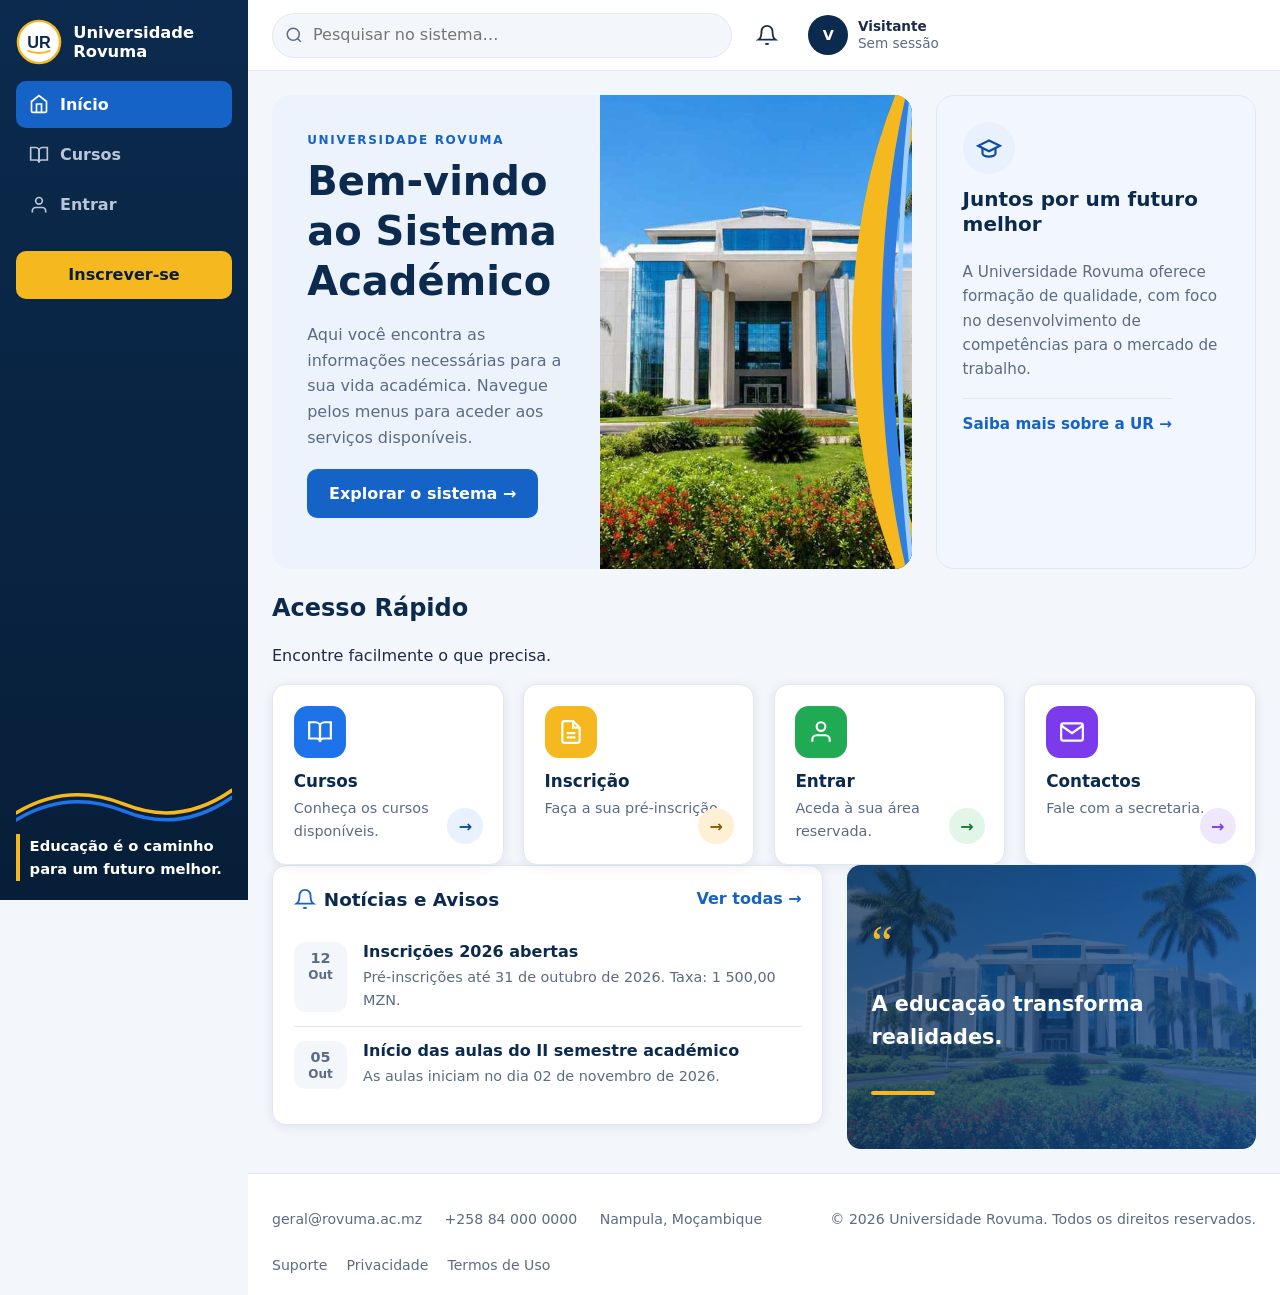
==== commit 93e163be: "feat(prototipo): inicial clara como referencia (hero claro, cartao lateral, noticias) Co-authored-by" ====
--- a/prototipo-sprint0/index.html
+++ b/prototipo-sprint0/index.html
@@ -27,11 +27,7 @@
     <p class="barra-cta"><a class="btn btn-ouro" href="paginas/login.html">Inscrever-se</a></p>
     <div class="slogan">
       <svg class="onda" viewBox="0 0 248 56" aria-hidden="true"><path d="M0 44 Q60 8 124 34 T248 18" stroke="#f5b81f" stroke-width="4" fill="none" stroke-linecap="round"/><path d="M0 52 Q60 16 124 42 T248 26" stroke="#1e73e8" stroke-width="4" fill="none" stroke-linecap="round"/></svg>
-      <p><strong>Conhecimento que transforma vidas.</strong></p>
-    </div>
-    <div class="barra-rodape">
-      <svg class="logotipo" viewBox="0 0 48 48" aria-hidden="true"><circle cx="24" cy="24" r="22" fill="#ffffff"/><text x="24" y="30" text-anchor="middle" font-family="sans-serif" font-weight="800" font-size="17" fill="#0b2a4d">UR</text></svg>
-      <p>Universidade Rovuma<br>Portal Académico</p>
+      <p><strong>Educação é o caminho para um futuro melhor.</strong></p>
     </div>
   </aside>
 
@@ -39,12 +35,11 @@
     <header class="topo">
       <button class="botao-menu" id="botao-menu" type="button" aria-expanded="false" aria-controls="barra-lateral" aria-label="Abrir menu"><svg viewBox="0 0 24 24" fill="none" stroke="currentColor" stroke-width="2" aria-hidden="true"><line x1="3" y1="6" x2="21" y2="6"/><line x1="3" y1="12" x2="21" y2="12"/><line x1="3" y1="18" x2="21" y2="18"/></svg></button>
       <form class="pesquisa" id="pesquisa-topo" role="search" action="index.html">
-        <label class="escondido-visualmente" for="q">Pesquisar no site</label>
+        <label class="escondido-visualmente" for="q">Pesquisar no sistema</label>
         <svg viewBox="0 0 24 24" fill="none" stroke="currentColor" stroke-width="2" aria-hidden="true"><circle cx="11" cy="11" r="8"/><line x1="21" y1="21" x2="16.65" y2="16.65"/></svg>
-        <input type="search" id="q" name="q" placeholder="Pesquisar no site…" autocomplete="off">
+        <input type="search" id="q" name="q" placeholder="Pesquisar no sistema…" autocomplete="off">
       </form>
-      <p class="topo-data"><strong>14 de Outubro de 2026</strong><span id="relogio">Maputo · GMT+2</span></p>
-      <a class="sino" href="#avisos" aria-label="Ver avisos"><svg viewBox="0 0 24 24" fill="none" stroke="currentColor" stroke-width="2" aria-hidden="true"><path d="M18 8A6 6 0 0 0 6 8c0 7-3 9-3 9h18s-3-2-3-9"/><path d="M13.73 21a2 2 0 0 1-3.46 0"/></svg></a>
+      <a class="sino" href="#noticias" aria-label="Ver notícias e avisos"><svg viewBox="0 0 24 24" fill="none" stroke="currentColor" stroke-width="2" aria-hidden="true"><path d="M18 8A6 6 0 0 0 6 8c0 7-3 9-3 9h18s-3-2-3-9"/><path d="M13.73 21a2 2 0 0 1-3.46 0"/></svg></a>
       <details class="perfil-chip">
         <summary aria-label="Menu do visitante"><span class="avatar" aria-hidden="true">V</span><span class="quem"><strong>Visitante</strong><span>Sem sessão</span></span></summary>
         <ul class="perfil-menu">
@@ -52,24 +47,31 @@
           <li><a href="paginas/inscricao.html">Criar conta</a></li>
         </ul>
       </details>
-      <p class="idioma" aria-hidden="true"><svg viewBox="0 0 24 24" fill="none" stroke="currentColor" stroke-width="2"><circle cx="12" cy="12" r="10"/><line x1="2" y1="12" x2="22" y2="12"/><path d="M12 2a15.3 15.3 0 0 1 4 10 15.3 15.3 0 0 1-4 10 15.3 15.3 0 0 1-4-10 15.3 15.3 0 0 1 4-10z"/></svg>PT ▾</p>
     </header>
 
     <main class="conteudo" id="conteudo">
-      <section class="hero hero-foto" aria-labelledby="t-hero">
-        <img class="hero-img" src="img/campus.jpg" alt="" aria-hidden="true">
-        <div class="hero-grad" aria-hidden="true"></div>
-        <svg class="hero-curva" viewBox="0 0 120 400" preserveAspectRatio="xMaxYMid slice" aria-hidden="true"><path d="M120 0 C70 120 70 280 120 400" stroke="#f5b81f" stroke-width="26" fill="none"/><path d="M120 0 C92 120 92 280 120 400" stroke="#2f7fe0" stroke-width="10" fill="none"/><path d="M120 0 C106 120 106 280 120 400" stroke="#9fd0ff" stroke-width="4" fill="none"/></svg>
-        <div class="hero-texto">
-          <p class="hero-etiqueta">Universidade Rovuma</p>
-          <h1 id="t-hero">Bem-vindo à <span>Universidade Rovuma</span></h1>
-          <p>Formando profissionais competentes, éticos e comprometidos com o desenvolvimento de Moçambique.</p>
-          <p class="hero-acoes">
-            <a class="btn btn-primario" href="#sobre">Explorar a Universidade →</a>
-            <a class="btn btn-claro" href="paginas/login.html">Inscrever-se</a>
-          </p>
-        </div>
-      </section>
+      <div class="hero-linha">
+        <section class="hero-claro" aria-labelledby="t-hero">
+          <div class="hero-claro-texto">
+            <p class="hero-etiqueta">Universidade Rovuma</p>
+            <h1 id="t-hero">Bem-vindo ao Sistema Académico</h1>
+            <p>Aqui você encontra as informações necessárias para a sua vida académica. Navegue pelos menus para aceder aos serviços disponíveis.</p>
+            <p class="hero-acoes">
+              <a class="btn btn-primario" href="paginas/cursos.html">Explorar o sistema →</a>
+            </p>
+          </div>
+          <div class="hero-claro-foto">
+            <img src="img/campus.jpg" alt="" aria-hidden="true">
+            <svg class="hero-curva" viewBox="0 0 120 400" preserveAspectRatio="xMaxYMid slice" aria-hidden="true"><path d="M120 0 C70 120 70 280 120 400" stroke="#f5b81f" stroke-width="26" fill="none"/><path d="M120 0 C92 120 92 280 120 400" stroke="#2f7fe0" stroke-width="10" fill="none"/><path d="M120 0 C106 120 106 280 120 400" stroke="#9fd0ff" stroke-width="4" fill="none"/></svg>
+          </div>
+        </section>
+        <aside class="lado-card" aria-labelledby="t-lado">
+          <span class="lado-icone" aria-hidden="true"><svg viewBox="0 0 24 24" fill="none" stroke="currentColor" stroke-width="2"><path d="M22 10L12 5 2 10l10 5 10-5z"/><path d="M6 12v5c0 1.7 2.7 3 6 3s6-1.3 6-3v-5"/></svg></span>
+          <h2 id="t-lado">Juntos por um futuro melhor</h2>
+          <p>A Universidade Rovuma oferece formação de qualidade, com foco no desenvolvimento de competências para o mercado de trabalho.</p>
+          <p><a class="ligacao-seta" href="paginas/cursos.html">Saiba mais sobre a UR →</a></p>
+        </aside>
+      </div>
 
       <section aria-labelledby="t-rapido">
         <h2 id="t-rapido">Acesso Rápido</h2>
@@ -77,14 +79,14 @@
         <div class="grelha-4">
           <a class="rapido-card" data-cor="azul" href="paginas/cursos.html">
             <span class="rapido-icone icone-azul" aria-hidden="true"><svg viewBox="0 0 24 24" fill="none" stroke="currentColor" stroke-width="2"><path d="M2 3h6a4 4 0 0 1 4 4v14a3 3 0 0 0-3-3H2z"/><path d="M22 3h-6a4 4 0 0 0-4 4v14a3 3 0 0 1 3-3h7z"/></svg></span>
-            <h3>Lista de Cursos</h3><p>Explore os cursos disponíveis e encontre o seu futuro.</p><span class="rapido-seta" aria-hidden="true">→</span>
+            <h3>Cursos</h3><p>Conheça os cursos disponíveis.</p><span class="rapido-seta" aria-hidden="true">→</span>
+          </a>
+          <a class="rapido-card" data-cor="amarelo" href="paginas/login.html">
+            <span class="rapido-icone icone-amarelo" aria-hidden="true"><svg viewBox="0 0 24 24" fill="none" stroke="currentColor" stroke-width="2"><path d="M14 2H6a2 2 0 0 0-2 2v16a2 2 0 0 0 2 2h12a2 2 0 0 0 2-2V8z"/><polyline points="14 2 14 8 20 8"/><line x1="16" y1="13" x2="8" y2="13"/><line x1="16" y1="17" x2="8" y2="17"/></svg></span>
+            <h3>Inscrição</h3><p>Faça a sua pré-inscrição.</p><span class="rapido-seta" aria-hidden="true">→</span>
           </a>
           <a class="rapido-card" data-cor="verde" href="paginas/login.html">
-            <span class="rapido-icone icone-verde" aria-hidden="true"><svg viewBox="0 0 24 24" fill="none" stroke="currentColor" stroke-width="2"><path d="M14 2H6a2 2 0 0 0-2 2v16a2 2 0 0 0 2 2h12a2 2 0 0 0 2-2V8z"/><polyline points="14 2 14 8 20 8"/><line x1="16" y1="13" x2="8" y2="13"/><line x1="16" y1="17" x2="8" y2="17"/></svg></span>
-            <h3>Inscrição</h3><p>Faça a sua pré-inscrição em minutos.</p><span class="rapido-seta" aria-hidden="true">→</span>
-          </a>
-          <a class="rapido-card" data-cor="amarelo" href="paginas/login.html">
-            <span class="rapido-icone icone-amarelo" aria-hidden="true"><svg viewBox="0 0 24 24" fill="none" stroke="currentColor" stroke-width="2"><path d="M20 21v-2a4 4 0 0 0-4-4H8a4 4 0 0 0-4 4v2"/><circle cx="12" cy="7" r="4"/></svg></span>
+            <span class="rapido-icone icone-verde" aria-hidden="true"><svg viewBox="0 0 24 24" fill="none" stroke="currentColor" stroke-width="2"><path d="M20 21v-2a4 4 0 0 0-4-4H8a4 4 0 0 0-4 4v2"/><circle cx="12" cy="7" r="4"/></svg></span>
             <h3>Entrar</h3><p>Aceda à sua área reservada.</p><span class="rapido-seta" aria-hidden="true">→</span>
           </a>
           <a class="rapido-card" data-cor="roxo" href="#contactos">
@@ -94,73 +96,27 @@
         </div>
       </section>
 
-      <div class="grelha-3">
-        <article class="cartao" id="sobre" aria-labelledby="t-sobre">
-          <div class="sobre-mini">
-            <img src="img/campus.jpg" alt="Edifício principal da Universidade Rovuma">
-            <div>
-              <p class="sobre-olho">Sobre a UR</p>
-              <h2 id="t-sobre">Excelência Académica e Inovação</h2>
-              <p>A Universidade Rovuma é uma instituição de ensino superior pública, comprometida com a formação de profissionais de qualidade, contribuindo para o desenvolvimento sustentável de Moçambique.</p>
-              <p><a class="ligacao-seta" href="paginas/cursos.html">Saiba mais sobre a Universidade →</a></p>
-            </div>
-          </div>
-        </article>
-        <section class="cartao" aria-labelledby="t-nossos-cursos">
+      <div class="grelha-noticias">
+        <section class="cartao" id="noticias" aria-labelledby="t-noticias">
           <div class="cartao-cab">
-            <h2 id="t-nossos-cursos">Nossos Cursos</h2>
-          </div>
-          <div class="lista-cursos">
-            <a href="paginas/cursos.html"><span class="mini-icone icone-azul" aria-hidden="true"><svg viewBox="0 0 24 24" fill="none" stroke="currentColor" stroke-width="2"><polyline points="16 18 22 12 16 6"/><polyline points="8 6 2 12 8 18"/></svg></span><span><strong>Informática</strong><small>Prof.ª Ana Machava</small></span><span aria-hidden="true">›</span></a>
-            <a href="paginas/cursos.html"><span class="mini-icone icone-verde" aria-hidden="true"><svg viewBox="0 0 24 24" fill="none" stroke="currentColor" stroke-width="2"><line x1="12" y1="20" x2="12" y2="10"/><line x1="18" y1="20" x2="18" y2="4"/><line x1="6" y1="20" x2="6" y2="16"/></svg></span><span><strong>Gestão</strong><small>Prof. Carlos Nhampossa</small></span><span aria-hidden="true">›</span></a>
-            <a href="paginas/cursos.html"><span class="mini-icone icone-amarelo" aria-hidden="true"><svg viewBox="0 0 24 24" fill="none" stroke="currentColor" stroke-width="2"><rect x="4" y="2" width="16" height="20" rx="2"/><line x1="8" y1="6" x2="16" y2="6"/><line x1="8" y1="10" x2="16" y2="14"/></svg></span><span><strong>Contabilidade</strong><small>Prof.ª Fátima Nhaca</small></span><span aria-hidden="true">›</span></a>
-            <a href="paginas/cursos.html"><span class="mini-icone icone-roxo" aria-hidden="true"><svg viewBox="0 0 24 24" fill="none" stroke="currentColor" stroke-width="2"><polygon points="13 2 3 14 12 14 11 22 21 10 12 10 13 2"/></svg></span><span><strong>Eng. Elétrica</strong><small>Prof. Jorge Sitoe</small></span><span aria-hidden="true">›</span></a>
-          </div>
-          <p><a class="ligacao-seta" href="paginas/cursos.html">Ver todos os cursos →</a></p>
-        </section>
-        <aside class="citacao" aria-label="Mensagem institucional">
-          <span class="aspas" aria-hidden="true">“</span>
-          <blockquote><p>Uma universidade para o presente, com visão de futuro.</p></blockquote>
-          <cite>Universidade Rovuma</cite>
-          <span class="citacao-marca" aria-hidden="true">UR</span>
-        </aside>
-      </div>
-
-      <div class="grelha-2">
-        <section class="cartao" id="avisos" aria-labelledby="t-avisos">
-          <div class="cartao-cab">
-            <h2 id="t-avisos"><svg viewBox="0 0 24 24" fill="none" stroke="currentColor" stroke-width="2" aria-hidden="true"><path d="M18 8A6 6 0 0 0 6 8c0 7-3 9-3 9h18s-3-2-3-9"/><path d="M13.73 21a2 2 0 0 1-3.46 0"/></svg>Avisos</h2>
+            <h2 id="t-noticias"><svg viewBox="0 0 24 24" fill="none" stroke="currentColor" stroke-width="2" aria-hidden="true"><path d="M18 8A6 6 0 0 0 6 8c0 7-3 9-3 9h18s-3-2-3-9"/><path d="M13.73 21a2 2 0 0 1-3.46 0"/></svg>Notícias e Avisos</h2>
+            <a class="ligacao-seta" href="#noticias">Ver todas →</a>
           </div>
           <article class="noticia">
             <p class="noticia-data">12<small>Out</small></p>
-            <div><h3>Inscrições 2026 abertas</h3><p>Pré-inscrições até <time datetime="2026-10-31">31 de outubro</time>. Taxa: 1 500,00 MZN.</p></div>
+            <div><h3>Inscrições 2026 abertas</h3><p>Pré-inscrições até <time datetime="2026-10-31">31 de outubro de 2026</time>. Taxa: 1 500,00 MZN.</p></div>
           </article>
           <article class="noticia">
             <p class="noticia-data">05<small>Out</small></p>
-            <div><h3>Início das aulas do II semestre</h3><p>Aulas iniciam a <time datetime="2026-11-02">02 de novembro de 2026</time>.</p></div>
+            <div><h3>Início das aulas do II semestre académico</h3><p>As aulas iniciam no dia <time datetime="2026-11-02">02 de novembro de 2026</time>.</p></div>
           </article>
         </section>
-        <section class="cartao faq" aria-labelledby="t-faq">
-          <div class="cartao-cab">
-            <h2 id="t-faq">Perguntas Frequentes</h2>
-          </div>
-          <details>
-            <summary>Como faço a pré-inscrição?</summary>
-            <p>Clique em Inscrever-se, crie a sua conta, escolha as disciplinas e emita a guia de pagamento.</p>
-          </details>
-          <details>
-            <summary>Qual é o prazo das inscrições?</summary>
-            <p>As pré-inscrições de 2026 decorrem até 31 de outubro de 2026.</p>
-          </details>
-          <details>
-            <summary>Quanto custa a taxa de inscrição?</summary>
-            <p>1 500,00 MZN, pagável por ATM, homebanking, M-Pesa, e-Mola ou na tesouraria.</p>
-          </details>
-          <details>
-            <summary>Como acompanho a minha inscrição?</summary>
-            <p>Entre com a sua conta e abra Minhas Inscrições para ver o estado.</p>
-          </details>
-        </section>
+        <aside class="citacao" aria-label="Mensagem institucional">
+          <img class="citacao-fundo" src="img/campus.jpg" alt="" aria-hidden="true">
+          <span class="aspas" aria-hidden="true">“</span>
+          <blockquote><p>A educação transforma realidades.</p></blockquote>
+          <span class="traco" aria-hidden="true"></span>
+        </aside>
       </div>
     </main>
 
--- a/prototipo-sprint0/css/estilos.css
+++ b/prototipo-sprint0/css/estilos.css
@@ -476,3 +476,35 @@
   .sobre-mini img { width: 100%; height: 160px; }
   .idioma { display: none; }
 }
+
+/* ---------- 19. Inicial clara (hero + lateral + notícias) ---------------------- */
+.pesquisa { min-width: 0; }
+img { max-width: 100%; }
+.hero-linha { display: grid; grid-template-columns: 2fr 1fr; gap: 1.5rem; margin-bottom: 1.5rem; align-items: stretch; }
+.hero-claro { position: relative; overflow: hidden; display: grid; grid-template-columns: 1.05fr 1fr; background: #edf3fd; border-radius: 18px; min-height: 340px; }
+.hero-claro-texto { padding: 2.2rem; align-self: center; }
+.hero-claro-texto .hero-etiqueta { color: var(--azul); }
+.hero-claro-texto h1 { color: var(--marinho); font-size: clamp(1.7rem, 3.6vw, 2.5rem); margin: 0 0 .6rem; }
+.hero-claro-texto p { color: var(--suave); max-width: 44ch; }
+.hero-claro-foto { position: relative; min-height: 240px; }
+.hero-claro-foto img { position: absolute; inset: 0; width: 100%; height: 100%; object-fit: cover; object-position: center; max-width: none; }
+.hero-claro-foto .hero-curva { width: 110px; }
+.lado-card { background: #f2f7ff; border: 1px solid var(--borda); border-radius: 18px; padding: 1.6rem; display: flex; flex-direction: column; }
+.lado-icone { width: 52px; height: 52px; border-radius: 50%; background: var(--azul-claro); color: var(--azul-escuro); display: flex; align-items: center; justify-content: center; margin-bottom: .8rem; }
+.lado-icone svg { width: 26px; height: 26px; }
+.lado-card h2 { font-size: 1.25rem; margin: 0 0 .5rem; }
+.lado-card p { color: var(--suave); font-size: .95rem; }
+.lado-card .ligacao-seta { margin-top: auto; padding-top: 1rem; border-top: 1px solid var(--borda); }
+.grelha-noticias { display: grid; grid-template-columns: 1.35fr 1fr; gap: 1.5rem; }
+.citacao-fundo { position: absolute; inset: 0; width: 100%; height: 100%; object-fit: cover; opacity: .25; max-width: none; }
+.citacao > *:not(.citacao-fundo):not(.citacao-marca) { position: relative; }
+.citacao .traco { width: 64px; height: 4px; background: var(--amarelo); border-radius: 2px; margin-top: 1rem; }
+@media (max-width: 1100px) {
+  .hero-linha, .grelha-noticias { grid-template-columns: 1fr; }
+}
+@media (max-width: 760px) {
+  .hero-claro { grid-template-columns: 1fr; min-height: 0; }
+  .hero-claro-foto { min-height: 200px; order: -1; }
+  .hero-claro-foto .hero-curva { width: 70px; }
+  .hero-claro-texto { padding: 1.6rem; }
+}
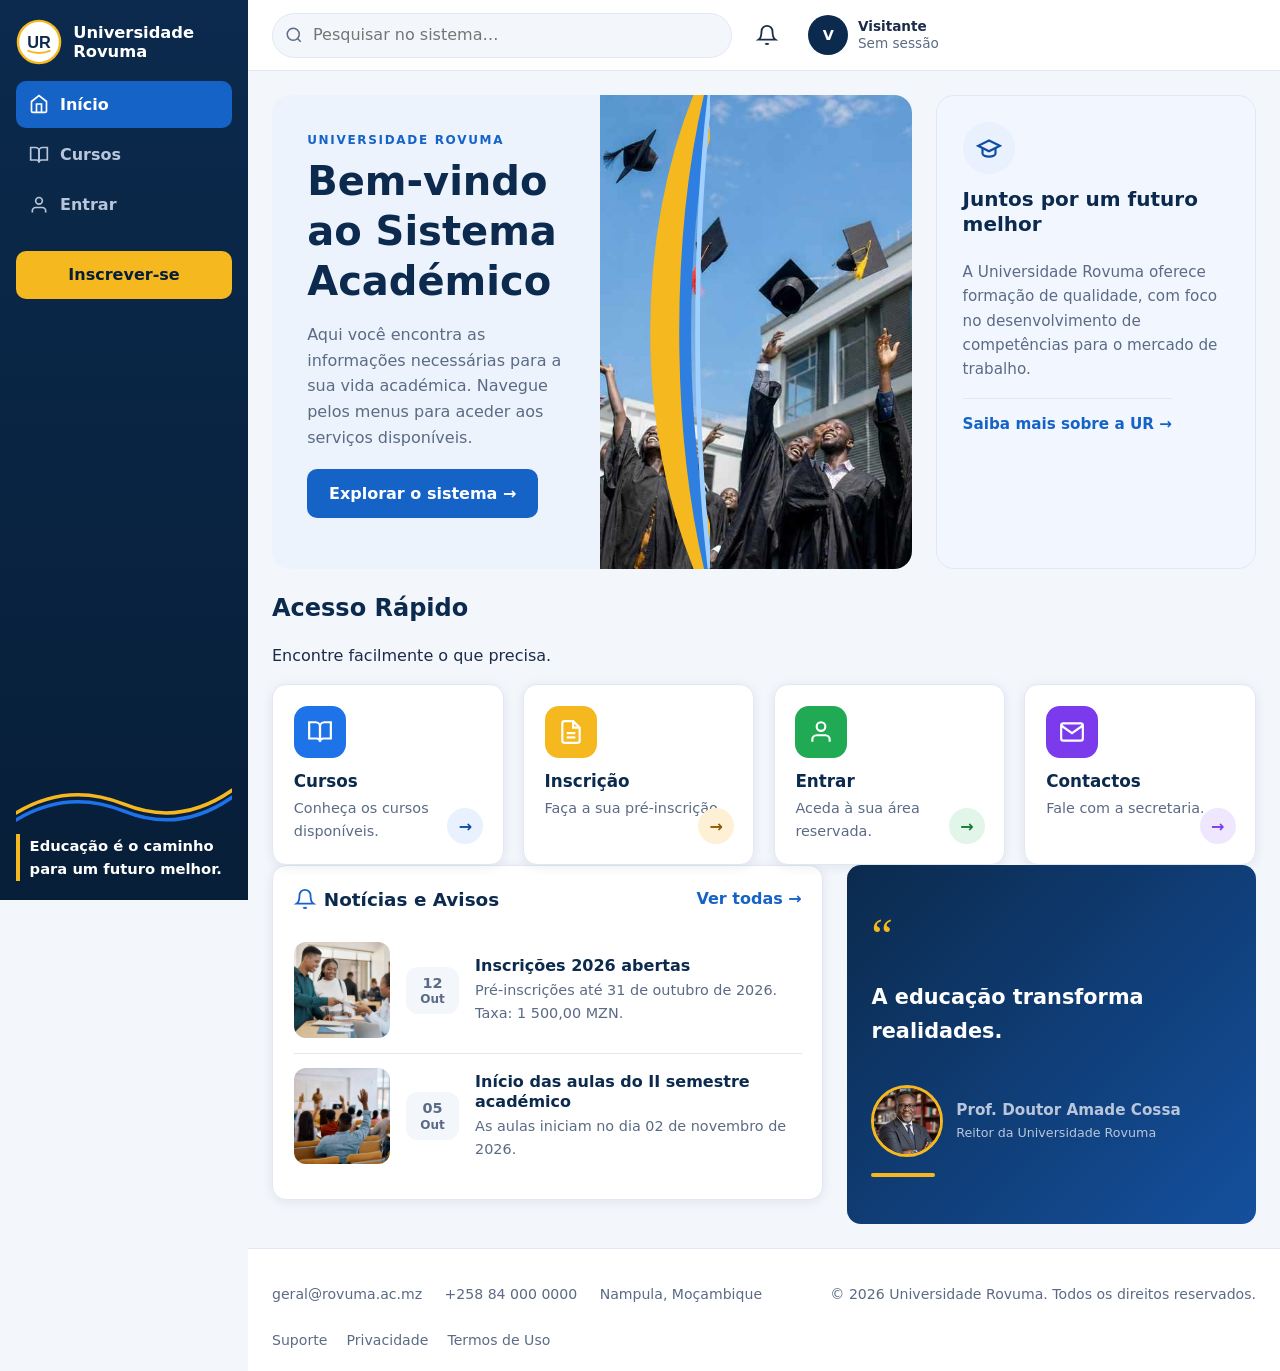
==== commit 99337feb: "fix(prototipo): inicial como na imagem - curva hero a esquerda, fotos formandos/noticias/reitor Co-a" ====
--- a/prototipo-sprint0/index.html
+++ b/prototipo-sprint0/index.html
@@ -61,7 +61,7 @@
             </p>
           </div>
           <div class="hero-claro-foto">
-            <img src="img/campus.jpg" alt="" aria-hidden="true">
+            <img src="img/hero-formandos.jpg" alt="" aria-hidden="true">
             <svg class="hero-curva" viewBox="0 0 120 400" preserveAspectRatio="xMaxYMid slice" aria-hidden="true"><path d="M120 0 C70 120 70 280 120 400" stroke="#f5b81f" stroke-width="26" fill="none"/><path d="M120 0 C92 120 92 280 120 400" stroke="#2f7fe0" stroke-width="10" fill="none"/><path d="M120 0 C106 120 106 280 120 400" stroke="#9fd0ff" stroke-width="4" fill="none"/></svg>
           </div>
         </section>
@@ -103,18 +103,23 @@
             <a class="ligacao-seta" href="#noticias">Ver todas →</a>
           </div>
           <article class="noticia">
+            <img class="noticia-foto" src="img/noticia-inscricoes.jpg" alt="" aria-hidden="true">
             <p class="noticia-data">12<small>Out</small></p>
             <div><h3>Inscrições 2026 abertas</h3><p>Pré-inscrições até <time datetime="2026-10-31">31 de outubro de 2026</time>. Taxa: 1 500,00 MZN.</p></div>
           </article>
           <article class="noticia">
+            <img class="noticia-foto" src="img/noticia-aulas.jpg" alt="" aria-hidden="true">
             <p class="noticia-data">05<small>Out</small></p>
             <div><h3>Início das aulas do II semestre académico</h3><p>As aulas iniciam no dia <time datetime="2026-11-02">02 de novembro de 2026</time>.</p></div>
           </article>
         </section>
         <aside class="citacao" aria-label="Mensagem institucional">
-          <img class="citacao-fundo" src="img/campus.jpg" alt="" aria-hidden="true">
           <span class="aspas" aria-hidden="true">“</span>
           <blockquote><p>A educação transforma realidades.</p></blockquote>
+          <p class="citacao-pessoa">
+            <img class="citacao-foto" src="img/citacao-reitor.jpg" alt="Retrato do Reitor da Universidade Rovuma">
+            <cite>Prof. Doutor Amade Cossa<small>Reitor da Universidade Rovuma</small></cite>
+          </p>
           <span class="traco" aria-hidden="true"></span>
         </aside>
       </div>
--- a/prototipo-sprint0/css/estilos.css
+++ b/prototipo-sprint0/css/estilos.css
@@ -488,7 +488,7 @@
 .hero-claro-texto p { color: var(--suave); max-width: 44ch; }
 .hero-claro-foto { position: relative; min-height: 240px; }
 .hero-claro-foto img { position: absolute; inset: 0; width: 100%; height: 100%; object-fit: cover; object-position: center; max-width: none; }
-.hero-claro-foto .hero-curva { width: 110px; }
+.hero-claro-foto .hero-curva { left: 0; right: auto; width: 110px; }
 .lado-card { background: #f2f7ff; border: 1px solid var(--borda); border-radius: 18px; padding: 1.6rem; display: flex; flex-direction: column; }
 .lado-icone { width: 52px; height: 52px; border-radius: 50%; background: var(--azul-claro); color: var(--azul-escuro); display: flex; align-items: center; justify-content: center; margin-bottom: .8rem; }
 .lado-icone svg { width: 26px; height: 26px; }
@@ -508,3 +508,56 @@
   .hero-claro-foto .hero-curva { width: 70px; }
   .hero-claro-texto { padding: 1.6rem; }
 }
+
+/* ---------- 20. Guia + impressão + correções ---------------------------------- */
+.cartao-cab { flex-wrap: wrap; }
+.btn:disabled { opacity: .55; cursor: not-allowed; }
+dialog { max-width: min(420px, calc(100vw - 2rem)); }
+.guia-doc {
+  background: #fff; border: 1px solid var(--borda); border-top: 8px solid var(--marinho);
+  border-radius: 6px; box-shadow: var(--sombra); padding: 2rem;
+  max-width: 760px; margin: 0 auto; font-size: .95rem;
+}
+.guia-topo { text-align: center; border-bottom: 2px solid var(--marinho); padding-bottom: .8rem; margin-bottom: 1rem; }
+.guia-univ { text-transform: uppercase; letter-spacing: .12em; color: var(--azul-escuro); font-weight: 800; margin: 0; font-size: .8rem; }
+.guia-topo h2 { margin: .3rem 0 0; font-size: 1.4rem; }
+.guia-num { display: block; font-size: .85rem; color: var(--suave); font-weight: 400; }
+.guia-doc h3 {
+  color: var(--azul-escuro); text-transform: uppercase; font-size: .78rem;
+  letter-spacing: .08em; border-bottom: 1px solid var(--borda);
+  padding-bottom: .25rem; margin: 1.2rem 0 .5rem;
+}
+.guia-blocos { display: grid; grid-template-columns: 1fr 1fr; gap: 1rem; }
+.guia-doc p { margin: .3rem 0; }
+.guia-tab { font-size: .9rem; }
+.guia-pag { background: #f4f8fd; border: 1px dashed var(--azul-vivo); border-radius: 8px; padding: .8rem 1rem; margin-top: 1rem; }
+.guia-ref { font-size: 1.08rem; }
+.guia-valor strong { color: var(--marinho); }
+.guia-rodape { margin-top: 1rem; padding-top: .6rem; border-top: 1px solid var(--borda); color: var(--suave); font-size: .82rem; }
+@media (max-width: 600px) {
+  .guia-blocos { grid-template-columns: 1fr; }
+  .guia-doc { padding: 1.2rem; }
+  .tabela td { overflow-wrap: anywhere; }
+}
+@media print {
+  .barra-lateral, .topo, .rodape, .no-print, .saltar { display: none !important; }
+  .layout, .coluna { display: block; }
+  .conteudo { max-width: 100%; padding: 0; }
+  body { background: #fff; }
+  .guia-doc { box-shadow: none; border: 1px solid #999; max-width: 100%; }
+  main h1 { font-size: 1.2rem; }
+  a { color: #000; text-decoration: none; }
+}
+
+/* ---------- 21. Inicial com fotos (notícias + citação) ---------------------- */
+.noticia { grid-template-columns: auto auto 1fr; align-items: center; }
+.noticia-foto { width: 96px; height: 96px; object-fit: cover; border-radius: 12px; flex: none; }
+.citacao-pessoa { display: flex; align-items: center; gap: .8rem; margin: 1rem 0 0; }
+.citacao-foto { width: 72px; height: 72px; border-radius: 50%; object-fit: cover; border: 3px solid var(--amarelo); flex: none; }
+.citacao-pessoa cite { font-style: normal; font-weight: 700; font-size: .95rem; }
+.citacao-pessoa cite small { display: block; font-weight: 400; color: var(--marinho-texto); }
+@media (max-width: 600px) {
+  .noticia { grid-template-columns: auto 1fr; }
+  .noticia-foto { width: 72px; height: 72px; }
+  .noticia-data { display: none; }
+}
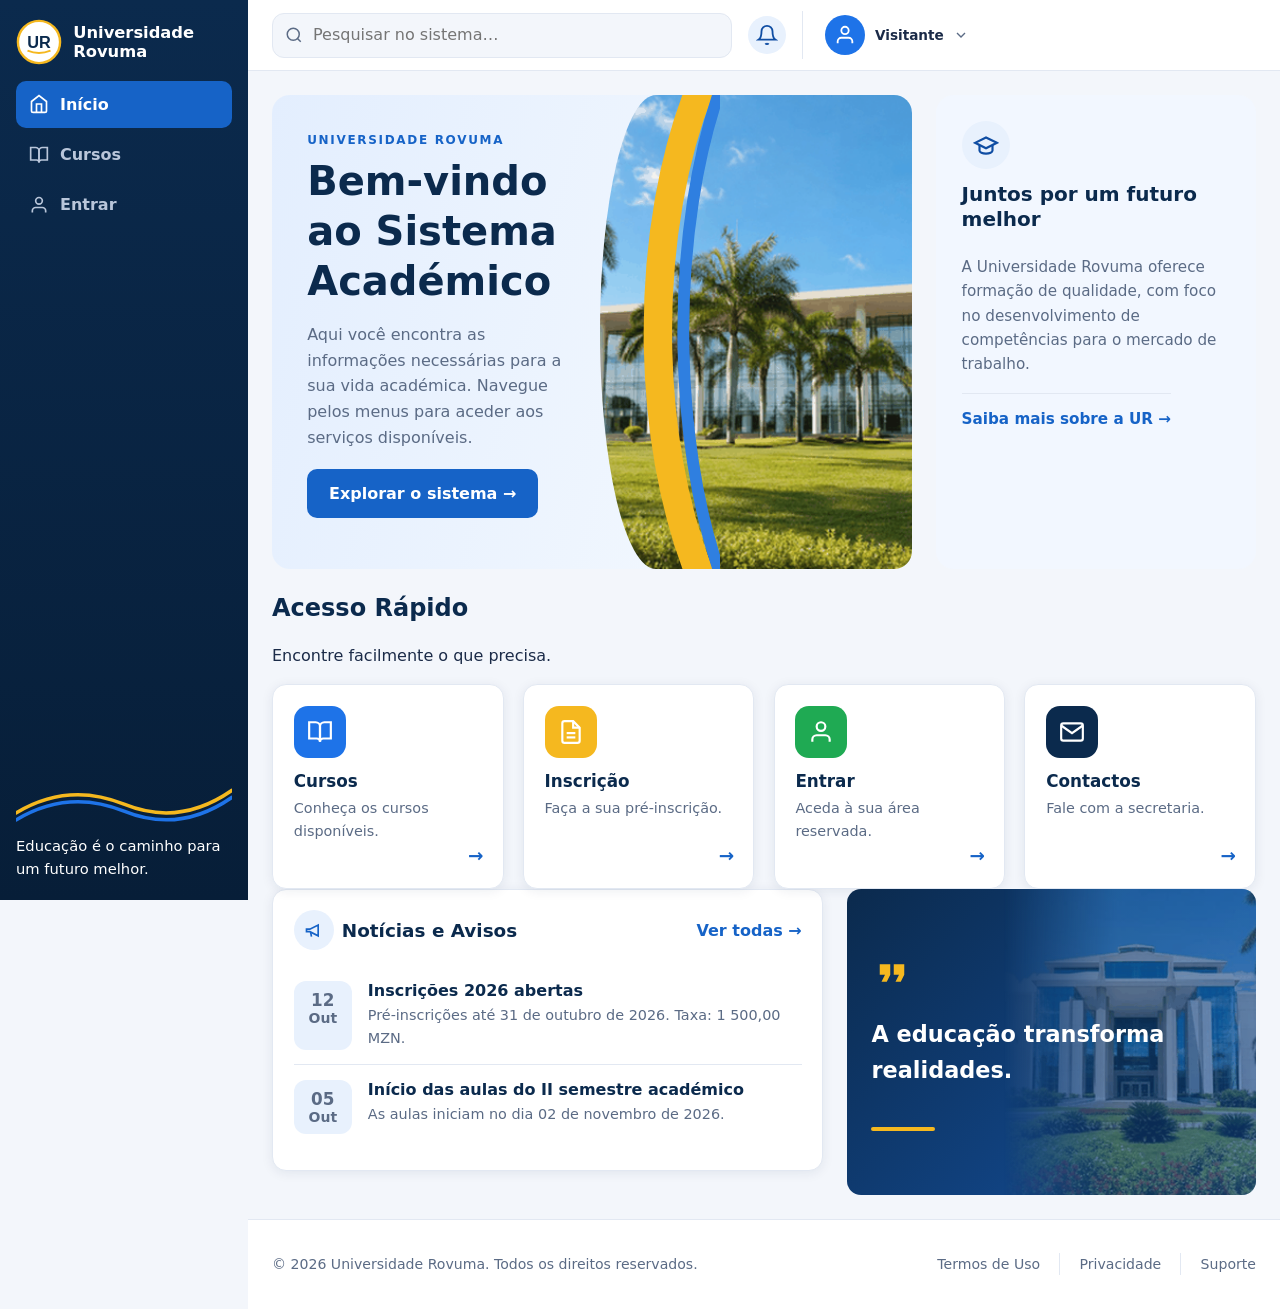
==== commit c4dbcb49: "fix(prototipo): inicial igual a referencia - hero edificio PNG, selos data, citacao esbatida, topo e" ====
--- a/prototipo-sprint0/index.html
+++ b/prototipo-sprint0/index.html
@@ -24,7 +24,6 @@
         <li><a href="paginas/login.html"><svg viewBox="0 0 24 24" fill="none" stroke="currentColor" stroke-width="2" aria-hidden="true"><path d="M20 21v-2a4 4 0 0 0-4-4H8a4 4 0 0 0-4 4v2"/><circle cx="12" cy="7" r="4"/></svg>Entrar</a></li>
       </ul>
     </nav>
-    <p class="barra-cta"><a class="btn btn-ouro" href="paginas/login.html">Inscrever-se</a></p>
     <div class="slogan">
       <svg class="onda" viewBox="0 0 248 56" aria-hidden="true"><path d="M0 44 Q60 8 124 34 T248 18" stroke="#f5b81f" stroke-width="4" fill="none" stroke-linecap="round"/><path d="M0 52 Q60 16 124 42 T248 26" stroke="#1e73e8" stroke-width="4" fill="none" stroke-linecap="round"/></svg>
       <p><strong>Educação é o caminho para um futuro melhor.</strong></p>
@@ -41,7 +40,7 @@
       </form>
       <a class="sino" href="#noticias" aria-label="Ver notícias e avisos"><svg viewBox="0 0 24 24" fill="none" stroke="currentColor" stroke-width="2" aria-hidden="true"><path d="M18 8A6 6 0 0 0 6 8c0 7-3 9-3 9h18s-3-2-3-9"/><path d="M13.73 21a2 2 0 0 1-3.46 0"/></svg></a>
       <details class="perfil-chip">
-        <summary aria-label="Menu do visitante"><span class="avatar" aria-hidden="true">V</span><span class="quem"><strong>Visitante</strong><span>Sem sessão</span></span></summary>
+        <summary aria-label="Menu do visitante"><span class="avatar avatar-icone" aria-hidden="true"><svg viewBox="0 0 24 24" fill="none" stroke="currentColor" stroke-width="2"><path d="M20 21v-2a4 4 0 0 0-4-4H8a4 4 0 0 0-4 4v2"/><circle cx="12" cy="7" r="4"/></svg></span><span class="quem"><strong>Visitante</strong></span><svg viewBox="0 0 24 24" fill="none" stroke="currentColor" stroke-width="2" aria-hidden="true"><polyline points="6 9 12 15 18 9"/></svg></summary>
         <ul class="perfil-menu">
           <li><a href="paginas/login.html">Entrar</a></li>
           <li><a href="paginas/inscricao.html">Criar conta</a></li>
@@ -61,8 +60,8 @@
             </p>
           </div>
           <div class="hero-claro-foto">
-            <img src="img/hero-formandos.jpg" alt="" aria-hidden="true">
-            <svg class="hero-curva" viewBox="0 0 120 400" preserveAspectRatio="xMaxYMid slice" aria-hidden="true"><path d="M120 0 C70 120 70 280 120 400" stroke="#f5b81f" stroke-width="26" fill="none"/><path d="M120 0 C92 120 92 280 120 400" stroke="#2f7fe0" stroke-width="10" fill="none"/><path d="M120 0 C106 120 106 280 120 400" stroke="#9fd0ff" stroke-width="4" fill="none"/></svg>
+            <img src="img/hero-campus.png" alt="" aria-hidden="true">
+            <svg class="hero-curva" viewBox="0 0 120 400" preserveAspectRatio="xMaxYMid slice" aria-hidden="true"><path d="M105 -10 C55 110 55 290 105 410" stroke="#f5b81f" stroke-width="24" fill="none"/><path d="M122 -10 C78 110 78 290 122 410" stroke="#2f7fe0" stroke-width="10" fill="none"/></svg>
           </div>
         </section>
         <aside class="lado-card" aria-labelledby="t-lado">
@@ -81,7 +80,7 @@
             <span class="rapido-icone icone-azul" aria-hidden="true"><svg viewBox="0 0 24 24" fill="none" stroke="currentColor" stroke-width="2"><path d="M2 3h6a4 4 0 0 1 4 4v14a3 3 0 0 0-3-3H2z"/><path d="M22 3h-6a4 4 0 0 0-4 4v14a3 3 0 0 1 3-3h7z"/></svg></span>
             <h3>Cursos</h3><p>Conheça os cursos disponíveis.</p><span class="rapido-seta" aria-hidden="true">→</span>
           </a>
-          <a class="rapido-card" data-cor="amarelo" href="paginas/login.html">
+          <a class="rapido-card" data-cor="amarelo" href="paginas/inscricao.html">
             <span class="rapido-icone icone-amarelo" aria-hidden="true"><svg viewBox="0 0 24 24" fill="none" stroke="currentColor" stroke-width="2"><path d="M14 2H6a2 2 0 0 0-2 2v16a2 2 0 0 0 2 2h12a2 2 0 0 0 2-2V8z"/><polyline points="14 2 14 8 20 8"/><line x1="16" y1="13" x2="8" y2="13"/><line x1="16" y1="17" x2="8" y2="17"/></svg></span>
             <h3>Inscrição</h3><p>Faça a sua pré-inscrição.</p><span class="rapido-seta" aria-hidden="true">→</span>
           </a>
@@ -89,8 +88,8 @@
             <span class="rapido-icone icone-verde" aria-hidden="true"><svg viewBox="0 0 24 24" fill="none" stroke="currentColor" stroke-width="2"><path d="M20 21v-2a4 4 0 0 0-4-4H8a4 4 0 0 0-4 4v2"/><circle cx="12" cy="7" r="4"/></svg></span>
             <h3>Entrar</h3><p>Aceda à sua área reservada.</p><span class="rapido-seta" aria-hidden="true">→</span>
           </a>
-          <a class="rapido-card" data-cor="roxo" href="#contactos">
-            <span class="rapido-icone icone-roxo" aria-hidden="true"><svg viewBox="0 0 24 24" fill="none" stroke="currentColor" stroke-width="2"><path d="M4 4h16c1.1 0 2 .9 2 2v12c0 1.1-.9 2-2 2H4c-1.1 0-2-.9-2-2V6c0-1.1.9-2 2-2z"/><polyline points="22,6 12,13 2,6"/></svg></span>
+          <a class="rapido-card" data-cor="marinho" href="#contactos">
+            <span class="rapido-icone icone-marinho" aria-hidden="true"><svg viewBox="0 0 24 24" fill="none" stroke="currentColor" stroke-width="2"><path d="M4 4h16c1.1 0 2 .9 2 2v12c0 1.1-.9 2-2 2H4c-1.1 0-2-.9-2-2V6c0-1.1.9-2 2-2z"/><polyline points="22,6 12,13 2,6"/></svg></span>
             <h3>Contactos</h3><p>Fale com a secretaria.</p><span class="rapido-seta" aria-hidden="true">→</span>
           </a>
         </div>
@@ -99,27 +98,22 @@
       <div class="grelha-noticias">
         <section class="cartao" id="noticias" aria-labelledby="t-noticias">
           <div class="cartao-cab">
-            <h2 id="t-noticias"><svg viewBox="0 0 24 24" fill="none" stroke="currentColor" stroke-width="2" aria-hidden="true"><path d="M18 8A6 6 0 0 0 6 8c0 7-3 9-3 9h18s-3-2-3-9"/><path d="M13.73 21a2 2 0 0 1-3.46 0"/></svg>Notícias e Avisos</h2>
+            <h2 id="t-noticias"><span class="noticia-icone" aria-hidden="true"><svg viewBox="0 0 24 24" fill="none" stroke="currentColor" stroke-width="2"><path d="M3 11v3h4l10 5V6l-10 5H3z"/><path d="M8 15l1 5"/></svg></span>Notícias e Avisos</h2>
             <a class="ligacao-seta" href="#noticias">Ver todas →</a>
           </div>
           <article class="noticia">
-            <img class="noticia-foto" src="img/noticia-inscricoes.jpg" alt="" aria-hidden="true">
             <p class="noticia-data">12<small>Out</small></p>
             <div><h3>Inscrições 2026 abertas</h3><p>Pré-inscrições até <time datetime="2026-10-31">31 de outubro de 2026</time>. Taxa: 1 500,00 MZN.</p></div>
           </article>
           <article class="noticia">
-            <img class="noticia-foto" src="img/noticia-aulas.jpg" alt="" aria-hidden="true">
             <p class="noticia-data">05<small>Out</small></p>
             <div><h3>Início das aulas do II semestre académico</h3><p>As aulas iniciam no dia <time datetime="2026-11-02">02 de novembro de 2026</time>.</p></div>
           </article>
         </section>
         <aside class="citacao" aria-label="Mensagem institucional">
-          <span class="aspas" aria-hidden="true">“</span>
+          <img class="citacao-fundo" src="img/citacao-campus.png" alt="" aria-hidden="true">
+          <span class="aspas" aria-hidden="true"><svg viewBox="0 0 24 24" fill="currentColor" aria-hidden="true"><path d="M6 17h3l2-4V7H5v6h3l-2 4zm8 0h3l2-4V7h-6v6h3l-2 4z"/></svg></span>
           <blockquote><p>A educação transforma realidades.</p></blockquote>
-          <p class="citacao-pessoa">
-            <img class="citacao-foto" src="img/citacao-reitor.jpg" alt="Retrato do Reitor da Universidade Rovuma">
-            <cite>Prof. Doutor Amade Cossa<small>Reitor da Universidade Rovuma</small></cite>
-          </p>
           <span class="traco" aria-hidden="true"></span>
         </aside>
       </div>
@@ -127,9 +121,8 @@
 
     <footer class="rodape" id="contactos">
       <div class="rodape-interno">
-        <p class="rodape-contactos"><span>geral@rovuma.ac.mz</span><span>+258 84 000 0000</span><span>Nampula, Moçambique</span></p>
         <p>© 2026 Universidade Rovuma. Todos os direitos reservados.</p>
-        <ul><li><a href="#contactos">Suporte</a></li><li><a href="#contactos">Privacidade</a></li><li><a href="#contactos">Termos de Uso</a></li></ul>
+        <ul><li><a href="#contactos">Termos de Uso</a></li><li><a href="#contactos">Privacidade</a></li><li><a href="#contactos">Suporte</a></li></ul>
       </div>
     </footer>
   </div>
--- a/prototipo-sprint0/css/estilos.css
+++ b/prototipo-sprint0/css/estilos.css
@@ -549,15 +549,31 @@
   a { color: #000; text-decoration: none; }
 }
 
-/* ---------- 21. Inicial com fotos (notícias + citação) ---------------------- */
-.noticia { grid-template-columns: auto auto 1fr; align-items: center; }
-.noticia-foto { width: 96px; height: 96px; object-fit: cover; border-radius: 12px; flex: none; }
-.citacao-pessoa { display: flex; align-items: center; gap: .8rem; margin: 1rem 0 0; }
-.citacao-foto { width: 72px; height: 72px; border-radius: 50%; object-fit: cover; border: 3px solid var(--amarelo); flex: none; }
-.citacao-pessoa cite { font-style: normal; font-weight: 700; font-size: .95rem; }
-.citacao-pessoa cite small { display: block; font-weight: 400; color: var(--marinho-texto); }
-@media (max-width: 600px) {
-  .noticia { grid-template-columns: auto 1fr; }
-  .noticia-foto { width: 72px; height: 72px; }
-  .noticia-data { display: none; }
-}
+/* ---------- 21. Ajuste à imagem de referência -------------------------------- */
+.hero-claro { background: linear-gradient(105deg, #e3eefe 0%, #eef5fe 55%, #f7fbff 100%); }
+.hero-claro-foto { overflow: hidden; border-top-left-radius: 56px 50%; border-bottom-left-radius: 56px 50%; }
+.hero-claro-foto .hero-curva { width: 120px; }
+.lado-card { border: 0; }
+.lado-icone { width: 48px; height: 48px; }
+.rapido-card { padding-bottom: 2.8rem; }
+.rapido-card[data-cor] .rapido-seta { background: none; color: var(--azul); width: auto; height: auto; border-radius: 0; display: inline; font-size: 1.15rem; bottom: 1.1rem; }
+.icone-marinho { background: var(--marinho); }
+.noticia .noticia-data { background: var(--azul-claro); font-size: 1.05rem; min-width: 58px; padding: .55rem .8rem; }
+.noticia-icone { width: 40px; height: 40px; border-radius: 50%; background: var(--azul-claro); color: var(--azul-escuro); display: inline-flex; align-items: center; justify-content: center; flex: none; }
+.cartao-cab h2 .noticia-icone svg { width: 20px; height: 20px; }
+.citacao-fundo { top: 0; right: 0; bottom: 0; left: auto; width: 62%; height: 100%; object-fit: cover; object-position: center; opacity: .4; max-width: none; -webkit-mask-image: linear-gradient(90deg, transparent, #000 45%); mask-image: linear-gradient(90deg, transparent, #000 45%); }
+.citacao blockquote { font-size: 1.4rem; }
+.citacao .aspas { font-family: inherit; }
+.aspas svg { width: 42px; height: 42px; display: block; }
+.sino { background: var(--azul-claro); border-radius: 50%; color: var(--azul-escuro); }
+.pesquisa input { border-radius: 12px; }
+.perfil-chip { border-left: 1px solid var(--borda); padding-left: 1rem; }
+.perfil-chip summary > svg { width: 16px; height: 16px; color: var(--suave); flex: none; }
+.avatar-icone { background: var(--azul-vivo); }
+.avatar svg { width: 22px; height: 22px; }
+.slogan strong { border: 0; padding-left: 0; font-weight: 500; }
+.rodape li + li { border-left: 1px solid var(--borda); padding-left: 1.2rem; }
+@media (max-width: 760px) {
+  .hero-claro-foto { border-radius: 0; }
+  .hero-claro-foto .hero-curva { display: none; }
+}
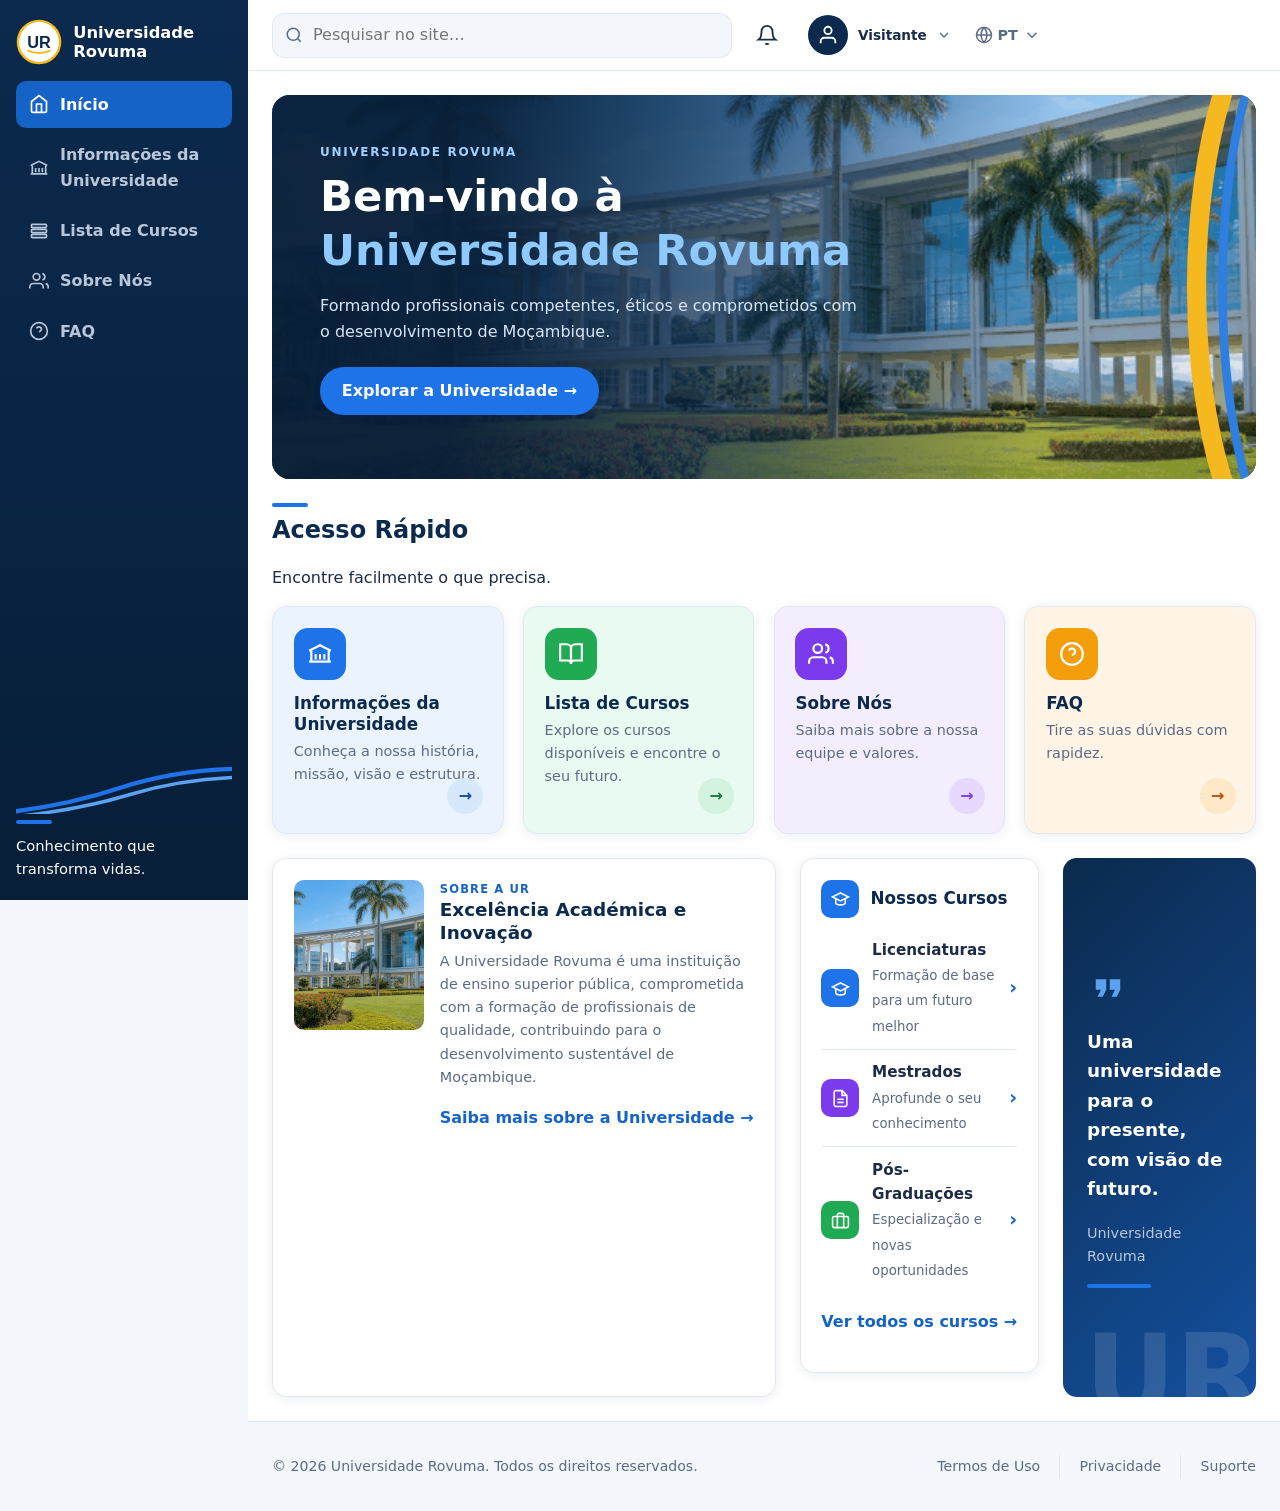
==== commit d87ac313: "feat(prototipo): inicial portal moderno - hero escuro, cartoes com cor, sobre/cursos/citacao Co-auth" ====
--- a/prototipo-sprint0/index.html
+++ b/prototipo-sprint0/index.html
@@ -20,13 +20,15 @@
     <nav class="menu" aria-label="Menu principal">
       <ul>
         <li><a href="index.html" class="ativo" aria-current="page"><svg viewBox="0 0 24 24" fill="none" stroke="currentColor" stroke-width="2" aria-hidden="true"><path d="M3 9l9-7 9 7v11a2 2 0 0 1-2 2H5a2 2 0 0 1-2-2z"/><polyline points="9 22 9 12 15 12 15 22"/></svg>Início</a></li>
-        <li><a href="paginas/cursos.html"><svg viewBox="0 0 24 24" fill="none" stroke="currentColor" stroke-width="2" aria-hidden="true"><path d="M2 3h6a4 4 0 0 1 4 4v14a3 3 0 0 0-3-3H2z"/><path d="M22 3h-6a4 4 0 0 0-4 4v14a3 3 0 0 1 3-3h7z"/></svg>Cursos</a></li>
-        <li><a href="paginas/login.html"><svg viewBox="0 0 24 24" fill="none" stroke="currentColor" stroke-width="2" aria-hidden="true"><path d="M20 21v-2a4 4 0 0 0-4-4H8a4 4 0 0 0-4 4v2"/><circle cx="12" cy="7" r="4"/></svg>Entrar</a></li>
+        <li><a href="#sobre-ur"><svg viewBox="0 0 24 24" fill="none" stroke="currentColor" stroke-width="2" aria-hidden="true"><path d="M2 9l10-5 10 5"/><path d="M4 9v10M20 9v10M2 19h20M8 12v5M12 12v5M16 12v5"/></svg>Informações da Universidade</a></li>
+        <li><a href="paginas/cursos.html"><svg viewBox="0 0 24 24" fill="none" stroke="currentColor" stroke-width="2" aria-hidden="true"><rect x="3" y="4" width="18" height="4" rx="1"/><rect x="3" y="10" width="18" height="4" rx="1"/><rect x="3" y="16" width="18" height="4" rx="1"/></svg>Lista de Cursos</a></li>
+        <li><a href="#sobre-ur"><svg viewBox="0 0 24 24" fill="none" stroke="currentColor" stroke-width="2" aria-hidden="true"><path d="M17 21v-2a4 4 0 0 0-4-4H5a4 4 0 0 0-4 4v2"/><circle cx="9" cy="7" r="4"/><path d="M23 21v-2a4 4 0 0 0-3-3.87M16 3.13a4 4 0 0 1 0 7.75"/></svg>Sobre Nós</a></li>
+        <li><a href="#contactos"><svg viewBox="0 0 24 24" fill="none" stroke="currentColor" stroke-width="2" aria-hidden="true"><circle cx="12" cy="12" r="10"/><path d="M9.09 9a3 3 0 0 1 5.83 1c0 2-3 3-3 3"/><line x1="12" y1="17" x2="12.01" y2="17"/></svg>FAQ</a></li>
       </ul>
     </nav>
     <div class="slogan">
-      <svg class="onda" viewBox="0 0 248 56" aria-hidden="true"><path d="M0 44 Q60 8 124 34 T248 18" stroke="#f5b81f" stroke-width="4" fill="none" stroke-linecap="round"/><path d="M0 52 Q60 16 124 42 T248 26" stroke="#1e73e8" stroke-width="4" fill="none" stroke-linecap="round"/></svg>
-      <p><strong>Educação é o caminho para um futuro melhor.</strong></p>
+      <svg class="onda" viewBox="0 0 248 56" aria-hidden="true"><path d="M-8 58 Q60 50 120 30 T256 8" stroke="#1e73e8" stroke-width="5" fill="none" stroke-linecap="round"/><path d="M-8 64 Q70 56 130 38 T256 18" stroke="#5aa2f0" stroke-width="4" fill="none" stroke-linecap="round"/></svg>
+      <p><span class="slogan-traco" aria-hidden="true"></span><strong>Conhecimento que transforma vidas.</strong></p>
     </div>
   </aside>
 
@@ -34,11 +36,11 @@
     <header class="topo">
       <button class="botao-menu" id="botao-menu" type="button" aria-expanded="false" aria-controls="barra-lateral" aria-label="Abrir menu"><svg viewBox="0 0 24 24" fill="none" stroke="currentColor" stroke-width="2" aria-hidden="true"><line x1="3" y1="6" x2="21" y2="6"/><line x1="3" y1="12" x2="21" y2="12"/><line x1="3" y1="18" x2="21" y2="18"/></svg></button>
       <form class="pesquisa" id="pesquisa-topo" role="search" action="index.html">
-        <label class="escondido-visualmente" for="q">Pesquisar no sistema</label>
+        <label class="escondido-visualmente" for="q">Pesquisar no site</label>
         <svg viewBox="0 0 24 24" fill="none" stroke="currentColor" stroke-width="2" aria-hidden="true"><circle cx="11" cy="11" r="8"/><line x1="21" y1="21" x2="16.65" y2="16.65"/></svg>
-        <input type="search" id="q" name="q" placeholder="Pesquisar no sistema…" autocomplete="off">
+        <input type="search" id="q" name="q" placeholder="Pesquisar no site…" autocomplete="off">
       </form>
-      <a class="sino" href="#noticias" aria-label="Ver notícias e avisos"><svg viewBox="0 0 24 24" fill="none" stroke="currentColor" stroke-width="2" aria-hidden="true"><path d="M18 8A6 6 0 0 0 6 8c0 7-3 9-3 9h18s-3-2-3-9"/><path d="M13.73 21a2 2 0 0 1-3.46 0"/></svg></a>
+      <a class="sino" href="#sobre-ur" aria-label="Ver novidades da Universidade"><svg viewBox="0 0 24 24" fill="none" stroke="currentColor" stroke-width="2" aria-hidden="true"><path d="M18 8A6 6 0 0 0 6 8c0 7-3 9-3 9h18s-3-2-3-9"/><path d="M13.73 21a2 2 0 0 1-3.46 0"/></svg></a>
       <details class="perfil-chip">
         <summary aria-label="Menu do visitante"><span class="avatar avatar-icone" aria-hidden="true"><svg viewBox="0 0 24 24" fill="none" stroke="currentColor" stroke-width="2"><path d="M20 21v-2a4 4 0 0 0-4-4H8a4 4 0 0 0-4 4v2"/><circle cx="12" cy="7" r="4"/></svg></span><span class="quem"><strong>Visitante</strong></span><svg viewBox="0 0 24 24" fill="none" stroke="currentColor" stroke-width="2" aria-hidden="true"><polyline points="6 9 12 15 18 9"/></svg></summary>
         <ul class="perfil-menu">
@@ -46,74 +48,79 @@
           <li><a href="paginas/inscricao.html">Criar conta</a></li>
         </ul>
       </details>
+      <details class="idioma">
+        <summary aria-label="Idioma: Português"><svg viewBox="0 0 24 24" fill="none" stroke="currentColor" stroke-width="2" aria-hidden="true"><circle cx="12" cy="12" r="10"/><line x1="2" y1="12" x2="22" y2="12"/><path d="M12 2a15.3 15.3 0 0 1 4 10 15.3 15.3 0 0 1-4 10 15.3 15.3 0 0 1-4-10 15.3 15.3 0 0 1 4-10z"/></svg><span>PT</span><svg viewBox="0 0 24 24" fill="none" stroke="currentColor" stroke-width="2" aria-hidden="true"><polyline points="6 9 12 15 18 9"/></svg></summary>
+        <ul class="perfil-menu">
+          <li><a href="index.html" aria-current="true">Português ✓</a></li>
+          <li><span class="brevemente">English (brevemente)</span></li>
+        </ul>
+      </details>
     </header>
 
     <main class="conteudo" id="conteudo">
-      <div class="hero-linha">
-        <section class="hero-claro" aria-labelledby="t-hero">
-          <div class="hero-claro-texto">
-            <p class="hero-etiqueta">Universidade Rovuma</p>
-            <h1 id="t-hero">Bem-vindo ao Sistema Académico</h1>
-            <p>Aqui você encontra as informações necessárias para a sua vida académica. Navegue pelos menus para aceder aos serviços disponíveis.</p>
-            <p class="hero-acoes">
-              <a class="btn btn-primario" href="paginas/cursos.html">Explorar o sistema →</a>
-            </p>
-          </div>
-          <div class="hero-claro-foto">
-            <img src="img/hero-campus.png" alt="" aria-hidden="true">
-            <svg class="hero-curva" viewBox="0 0 120 400" preserveAspectRatio="xMaxYMid slice" aria-hidden="true"><path d="M105 -10 C55 110 55 290 105 410" stroke="#f5b81f" stroke-width="24" fill="none"/><path d="M122 -10 C78 110 78 290 122 410" stroke="#2f7fe0" stroke-width="10" fill="none"/></svg>
-          </div>
-        </section>
-        <aside class="lado-card" aria-labelledby="t-lado">
-          <span class="lado-icone" aria-hidden="true"><svg viewBox="0 0 24 24" fill="none" stroke="currentColor" stroke-width="2"><path d="M22 10L12 5 2 10l10 5 10-5z"/><path d="M6 12v5c0 1.7 2.7 3 6 3s6-1.3 6-3v-5"/></svg></span>
-          <h2 id="t-lado">Juntos por um futuro melhor</h2>
-          <p>A Universidade Rovuma oferece formação de qualidade, com foco no desenvolvimento de competências para o mercado de trabalho.</p>
-          <p><a class="ligacao-seta" href="paginas/cursos.html">Saiba mais sobre a UR →</a></p>
-        </aside>
-      </div>
+      <section class="hero-escuro" aria-labelledby="t-hero">
+        <img class="hero-escuro-foto" src="img/hero-campus.png" alt="" aria-hidden="true">
+        <div class="hero-escuro-velo" aria-hidden="true"></div>
+        <div class="hero-escuro-texto">
+          <p class="hero-etiqueta">Universidade Rovuma</p>
+          <h1 id="t-hero">Bem-vindo à<br><span>Universidade Rovuma</span></h1>
+          <p>Formando profissionais competentes, éticos e comprometidos com o desenvolvimento de Moçambique.</p>
+          <p class="hero-acoes">
+            <a class="btn btn-primario" href="paginas/cursos.html">Explorar a Universidade →</a>
+          </p>
+        </div>
+        <svg class="hero-escuro-curvas" viewBox="0 0 120 400" preserveAspectRatio="xMaxYMid slice" aria-hidden="true"><path d="M88 -10 C48 110 48 290 88 410" stroke="#f5b81f" stroke-width="20" fill="none"/><path d="M112 -10 C76 110 76 290 112 410" stroke="#2f7fe0" stroke-width="9" fill="none"/></svg>
+      </section>
 
-      <section aria-labelledby="t-rapido">
+      <section class="secao-rapido" aria-labelledby="t-rapido">
         <h2 id="t-rapido">Acesso Rápido</h2>
         <p>Encontre facilmente o que precisa.</p>
         <div class="grelha-4">
-          <a class="rapido-card" data-cor="azul" href="paginas/cursos.html">
-            <span class="rapido-icone icone-azul" aria-hidden="true"><svg viewBox="0 0 24 24" fill="none" stroke="currentColor" stroke-width="2"><path d="M2 3h6a4 4 0 0 1 4 4v14a3 3 0 0 0-3-3H2z"/><path d="M22 3h-6a4 4 0 0 0-4 4v14a3 3 0 0 1 3-3h7z"/></svg></span>
-            <h3>Cursos</h3><p>Conheça os cursos disponíveis.</p><span class="rapido-seta" aria-hidden="true">→</span>
+          <a class="rapido-card" data-cor="azul" href="#sobre-ur">
+            <span class="rapido-icone icone-azul" aria-hidden="true"><svg viewBox="0 0 24 24" fill="none" stroke="currentColor" stroke-width="2"><path d="M2 9l10-5 10 5"/><path d="M4 9v10M20 9v10M2 19h20M8 12v5M12 12v5M16 12v5"/></svg></span>
+            <h3>Informações da Universidade</h3><p>Conheça a nossa história, missão, visão e estrutura.</p><span class="rapido-seta" aria-hidden="true">→</span>
           </a>
-          <a class="rapido-card" data-cor="amarelo" href="paginas/inscricao.html">
-            <span class="rapido-icone icone-amarelo" aria-hidden="true"><svg viewBox="0 0 24 24" fill="none" stroke="currentColor" stroke-width="2"><path d="M14 2H6a2 2 0 0 0-2 2v16a2 2 0 0 0 2 2h12a2 2 0 0 0 2-2V8z"/><polyline points="14 2 14 8 20 8"/><line x1="16" y1="13" x2="8" y2="13"/><line x1="16" y1="17" x2="8" y2="17"/></svg></span>
-            <h3>Inscrição</h3><p>Faça a sua pré-inscrição.</p><span class="rapido-seta" aria-hidden="true">→</span>
+          <a class="rapido-card" data-cor="verde" href="paginas/cursos.html">
+            <span class="rapido-icone icone-verde" aria-hidden="true"><svg viewBox="0 0 24 24" fill="none" stroke="currentColor" stroke-width="2"><path d="M2 3h6a4 4 0 0 1 4 4v14a3 3 0 0 0-3-3H2z"/><path d="M22 3h-6a4 4 0 0 0-4 4v14a3 3 0 0 1 3-3h7z"/></svg></span>
+            <h3>Lista de Cursos</h3><p>Explore os cursos disponíveis e encontre o seu futuro.</p><span class="rapido-seta" aria-hidden="true">→</span>
           </a>
-          <a class="rapido-card" data-cor="verde" href="paginas/login.html">
-            <span class="rapido-icone icone-verde" aria-hidden="true"><svg viewBox="0 0 24 24" fill="none" stroke="currentColor" stroke-width="2"><path d="M20 21v-2a4 4 0 0 0-4-4H8a4 4 0 0 0-4 4v2"/><circle cx="12" cy="7" r="4"/></svg></span>
-            <h3>Entrar</h3><p>Aceda à sua área reservada.</p><span class="rapido-seta" aria-hidden="true">→</span>
+          <a class="rapido-card" data-cor="roxo" href="#sobre-ur">
+            <span class="rapido-icone icone-roxo" aria-hidden="true"><svg viewBox="0 0 24 24" fill="none" stroke="currentColor" stroke-width="2"><path d="M17 21v-2a4 4 0 0 0-4-4H5a4 4 0 0 0-4 4v2"/><circle cx="9" cy="7" r="4"/><path d="M23 21v-2a4 4 0 0 0-3-3.87M16 3.13a4 4 0 0 1 0 7.75"/></svg></span>
+            <h3>Sobre Nós</h3><p>Saiba mais sobre a nossa equipe e valores.</p><span class="rapido-seta" aria-hidden="true">→</span>
           </a>
-          <a class="rapido-card" data-cor="marinho" href="#contactos">
-            <span class="rapido-icone icone-marinho" aria-hidden="true"><svg viewBox="0 0 24 24" fill="none" stroke="currentColor" stroke-width="2"><path d="M4 4h16c1.1 0 2 .9 2 2v12c0 1.1-.9 2-2 2H4c-1.1 0-2-.9-2-2V6c0-1.1.9-2 2-2z"/><polyline points="22,6 12,13 2,6"/></svg></span>
-            <h3>Contactos</h3><p>Fale com a secretaria.</p><span class="rapido-seta" aria-hidden="true">→</span>
+          <a class="rapido-card" data-cor="laranja" href="#contactos">
+            <span class="rapido-icone icone-laranja" aria-hidden="true"><svg viewBox="0 0 24 24" fill="none" stroke="currentColor" stroke-width="2"><circle cx="12" cy="12" r="10"/><path d="M9.09 9a3 3 0 0 1 5.83 1c0 2-3 3-3 3"/><line x1="12" y1="17" x2="12.01" y2="17"/></svg></span>
+            <h3>FAQ</h3><p>Tire as suas dúvidas com rapidez.</p><span class="rapido-seta" aria-hidden="true">→</span>
           </a>
         </div>
       </section>
 
-      <div class="grelha-noticias">
-        <section class="cartao" id="noticias" aria-labelledby="t-noticias">
-          <div class="cartao-cab">
-            <h2 id="t-noticias"><span class="noticia-icone" aria-hidden="true"><svg viewBox="0 0 24 24" fill="none" stroke="currentColor" stroke-width="2"><path d="M3 11v3h4l10 5V6l-10 5H3z"/><path d="M8 15l1 5"/></svg></span>Notícias e Avisos</h2>
-            <a class="ligacao-seta" href="#noticias">Ver todas →</a>
+      <div class="grelha-sobre">
+        <article class="cartao sobre-card" id="sobre-ur" aria-labelledby="t-sobre">
+          <div class="sobre-mini">
+            <img src="img/sobre-campus.png" alt="Edifício da Universidade Rovuma rodeado de palmeiras">
+            <div>
+              <p class="sobre-olho">Sobre a UR</p>
+              <h2 id="t-sobre">Excelência Académica e Inovação</h2>
+              <p class="sobre-texto">A Universidade Rovuma é uma instituição de ensino superior pública, comprometida com a formação de profissionais de qualidade, contribuindo para o desenvolvimento sustentável de Moçambique.</p>
+              <p><a class="ligacao-seta" href="paginas/cursos.html">Saiba mais sobre a Universidade →</a></p>
+            </div>
           </div>
-          <article class="noticia">
-            <p class="noticia-data">12<small>Out</small></p>
-            <div><h3>Inscrições 2026 abertas</h3><p>Pré-inscrições até <time datetime="2026-10-31">31 de outubro de 2026</time>. Taxa: 1 500,00 MZN.</p></div>
-          </article>
-          <article class="noticia">
-            <p class="noticia-data">05<small>Out</small></p>
-            <div><h3>Início das aulas do II semestre académico</h3><p>As aulas iniciam no dia <time datetime="2026-11-02">02 de novembro de 2026</time>.</p></div>
-          </article>
+        </article>
+        <section class="cartao cursos-card" aria-labelledby="t-nossos">
+          <p class="cursos-titulo"><span class="mini-icone icone-azul" aria-hidden="true"><svg viewBox="0 0 24 24" fill="none" stroke="currentColor" stroke-width="2"><path d="M22 10L12 5 2 10l10 5 10-5z"/><path d="M6 12v5c0 1.7 2.7 3 6 3s6-1.3 6-3v-5"/></svg></span><strong id="t-nossos">Nossos Cursos</strong></p>
+          <div class="lista-cursos">
+            <a href="paginas/cursos.html"><span class="mini-icone icone-azul" aria-hidden="true"><svg viewBox="0 0 24 24" fill="none" stroke="currentColor" stroke-width="2"><path d="M22 10L12 5 2 10l10 5 10-5z"/><path d="M6 12v5c0 1.7 2.7 3 6 3s6-1.3 6-3v-5"/></svg></span><span><strong>Licenciaturas</strong><small>Formação de base para um futuro melhor</small></span><span class="lista-seta" aria-hidden="true">›</span></a>
+            <a href="paginas/cursos.html"><span class="mini-icone icone-roxo" aria-hidden="true"><svg viewBox="0 0 24 24" fill="none" stroke="currentColor" stroke-width="2"><path d="M14 2H6a2 2 0 0 0-2 2v16a2 2 0 0 0 2 2h12a2 2 0 0 0 2-2V8z"/><polyline points="14 2 14 8 20 8"/><line x1="16" y1="13" x2="8" y2="13"/><line x1="16" y1="17" x2="8" y2="17"/></svg></span><span><strong>Mestrados</strong><small>Aprofunde o seu conhecimento</small></span><span class="lista-seta" aria-hidden="true">›</span></a>
+            <a href="paginas/cursos.html"><span class="mini-icone icone-verde" aria-hidden="true"><svg viewBox="0 0 24 24" fill="none" stroke="currentColor" stroke-width="2"><rect x="2" y="7" width="20" height="14" rx="2"/><path d="M16 21V5a2 2 0 0 0-2-2h-4a2 2 0 0 0-2 2v16"/></svg></span><span><strong>Pós-Graduações</strong><small>Especialização e novas oportunidades</small></span><span class="lista-seta" aria-hidden="true">›</span></a>
+          </div>
+          <p><a class="ligacao-seta" href="paginas/cursos.html">Ver todos os cursos →</a></p>
         </section>
         <aside class="citacao" aria-label="Mensagem institucional">
-          <img class="citacao-fundo" src="img/citacao-campus.png" alt="" aria-hidden="true">
-          <span class="aspas" aria-hidden="true"><svg viewBox="0 0 24 24" fill="currentColor" aria-hidden="true"><path d="M6 17h3l2-4V7H5v6h3l-2 4zm8 0h3l2-4V7h-6v6h3l-2 4z"/></svg></span>
-          <blockquote><p>A educação transforma realidades.</p></blockquote>
+          <span class="citacao-marca" aria-hidden="true">UR</span>
+          <span class="aspas aspas-azul" aria-hidden="true"><svg viewBox="0 0 24 24" fill="currentColor" aria-hidden="true"><path d="M6 17h3l2-4V7H5v6h3l-2 4zm8 0h3l2-4V7h-6v6h3l-2 4z"/></svg></span>
+          <blockquote><p>Uma universidade para o presente, com visão de futuro.</p></blockquote>
+          <cite>Universidade Rovuma</cite>
           <span class="traco" aria-hidden="true"></span>
         </aside>
       </div>
--- a/prototipo-sprint0/css/estilos.css
+++ b/prototipo-sprint0/css/estilos.css
@@ -577,3 +577,56 @@
   .hero-claro-foto { border-radius: 0; }
   .hero-claro-foto .hero-curva { display: none; }
 }
+
+/* ---------- 22. Portal moderno (hero escuro + cartões com cor) ---------------- */
+.coluna { background: #fff; }
+.rodape { background: var(--fundo); }
+.sino { background: none; color: var(--texto); }
+.perfil-chip { border: 0; padding-left: 0; }
+.avatar-icone { background: var(--marinho); }
+.idioma { position: relative; }
+.idioma summary { list-style: none; display: flex; align-items: center; gap: .3rem; cursor: pointer; color: var(--suave); font-weight: 700; font-size: .9rem; }
+.idioma summary::-webkit-details-marker { display: none; }
+.idioma summary svg { width: 18px; height: 18px; }
+.idioma .perfil-menu { min-width: 170px; }
+.brevemente { display: block; padding: .55rem .8rem; color: var(--suave); font-size: .9rem; }
+.slogan-traco { display: block; width: 36px; height: 4px; border-radius: 2px; background: var(--azul-vivo); margin-bottom: .6rem; }
+.hero-escuro { position: relative; overflow: hidden; border-radius: 18px; min-height: 380px; display: flex; align-items: center; background: var(--marinho-escuro); margin-bottom: 1.5rem; }
+.hero-escuro-foto { position: absolute; inset: 0; width: 100%; height: 100%; object-fit: cover; max-width: none; }
+.hero-escuro-velo { position: absolute; inset: 0; background: linear-gradient(95deg, rgba(7, 30, 56, .96) 20%, rgba(11, 42, 77, .68) 45%, rgba(11, 42, 77, .05) 78%); }
+.hero-escuro-texto { position: relative; padding: 3rem; max-width: 640px; }
+.hero-escuro .hero-etiqueta { color: #9fd0ff; }
+.hero-escuro-texto p { color: #d7e6f8; }
+.hero-escuro-texto .hero-acoes { margin-top: 1.4rem; }
+.hero-escuro h1 { color: #fff; font-size: clamp(1.9rem, 4vw, 2.7rem); margin: 0 0 .7rem; }
+.hero-escuro h1 span { display: block; color: #8ec9ff; }
+.hero-escuro .btn-primario { background: var(--azul-vivo); border-radius: 999px; }
+.hero-escuro-curvas { position: absolute; right: 0; top: 0; height: 100%; width: 110px; }
+.secao-rapido { margin-bottom: 1.5rem; }
+#t-rapido::before { content: ""; display: block; width: 36px; height: 4px; border-radius: 2px; background: var(--azul-vivo); margin-bottom: .5rem; }
+.rapido-card[data-cor="azul"] { background: #eaf3fe; }
+.rapido-card[data-cor="verde"] { background: #e9faf0; }
+.rapido-card[data-cor="roxo"] { background: #f3edfe; }
+.rapido-card[data-cor="laranja"] { background: #fff4e5; }
+.icone-laranja { background: #f59e0b; }
+.rapido-card[data-cor] .rapido-seta { width: 36px; height: 36px; border-radius: 50%; display: inline-flex; align-items: center; justify-content: center; font-size: 1rem; bottom: 1.2rem; }
+.rapido-card[data-cor="azul"] .rapido-seta { background: #d7e8fd; color: var(--azul-escuro); }
+.rapido-card[data-cor="verde"] .rapido-seta { background: #d3f2df; color: var(--verde-texto); }
+.rapido-card[data-cor="roxo"] .rapido-seta { background: #e6d9fd; color: var(--roxo); }
+.rapido-card[data-cor="laranja"] .rapido-seta { background: #ffe8c7; color: #b45309; }
+.grelha-sobre { display: grid; grid-template-columns: 1.25fr 1fr 1fr; gap: 1.5rem; }
+.sobre-mini h2 { font-size: 1.15rem; margin: 0 0 .4rem; }
+.sobre-texto { font-size: .9rem; color: var(--suave); margin: 0 0 .8rem; }
+.cursos-titulo { display: flex; align-items: center; gap: .7rem; margin: 0 0 .6rem; font-size: 1.05rem; color: var(--marinho); }
+.lista-seta { color: var(--azul); font-weight: 800; font-size: 1.2rem; }
+.citacao blockquote { font-size: 1.15rem; }
+.citacao .aspas.aspas-azul { color: #5aa2f0; }
+.citacao .traco { background: var(--azul-vivo); }
+@media (max-width: 1100px) {
+  .grelha-sobre { grid-template-columns: 1fr; }
+}
+@media (max-width: 760px) {
+  .hero-escuro { min-height: 340px; }
+  .hero-escuro-texto { padding: 2rem 1.5rem; }
+  .hero-escuro-curvas { display: none; }
+}
